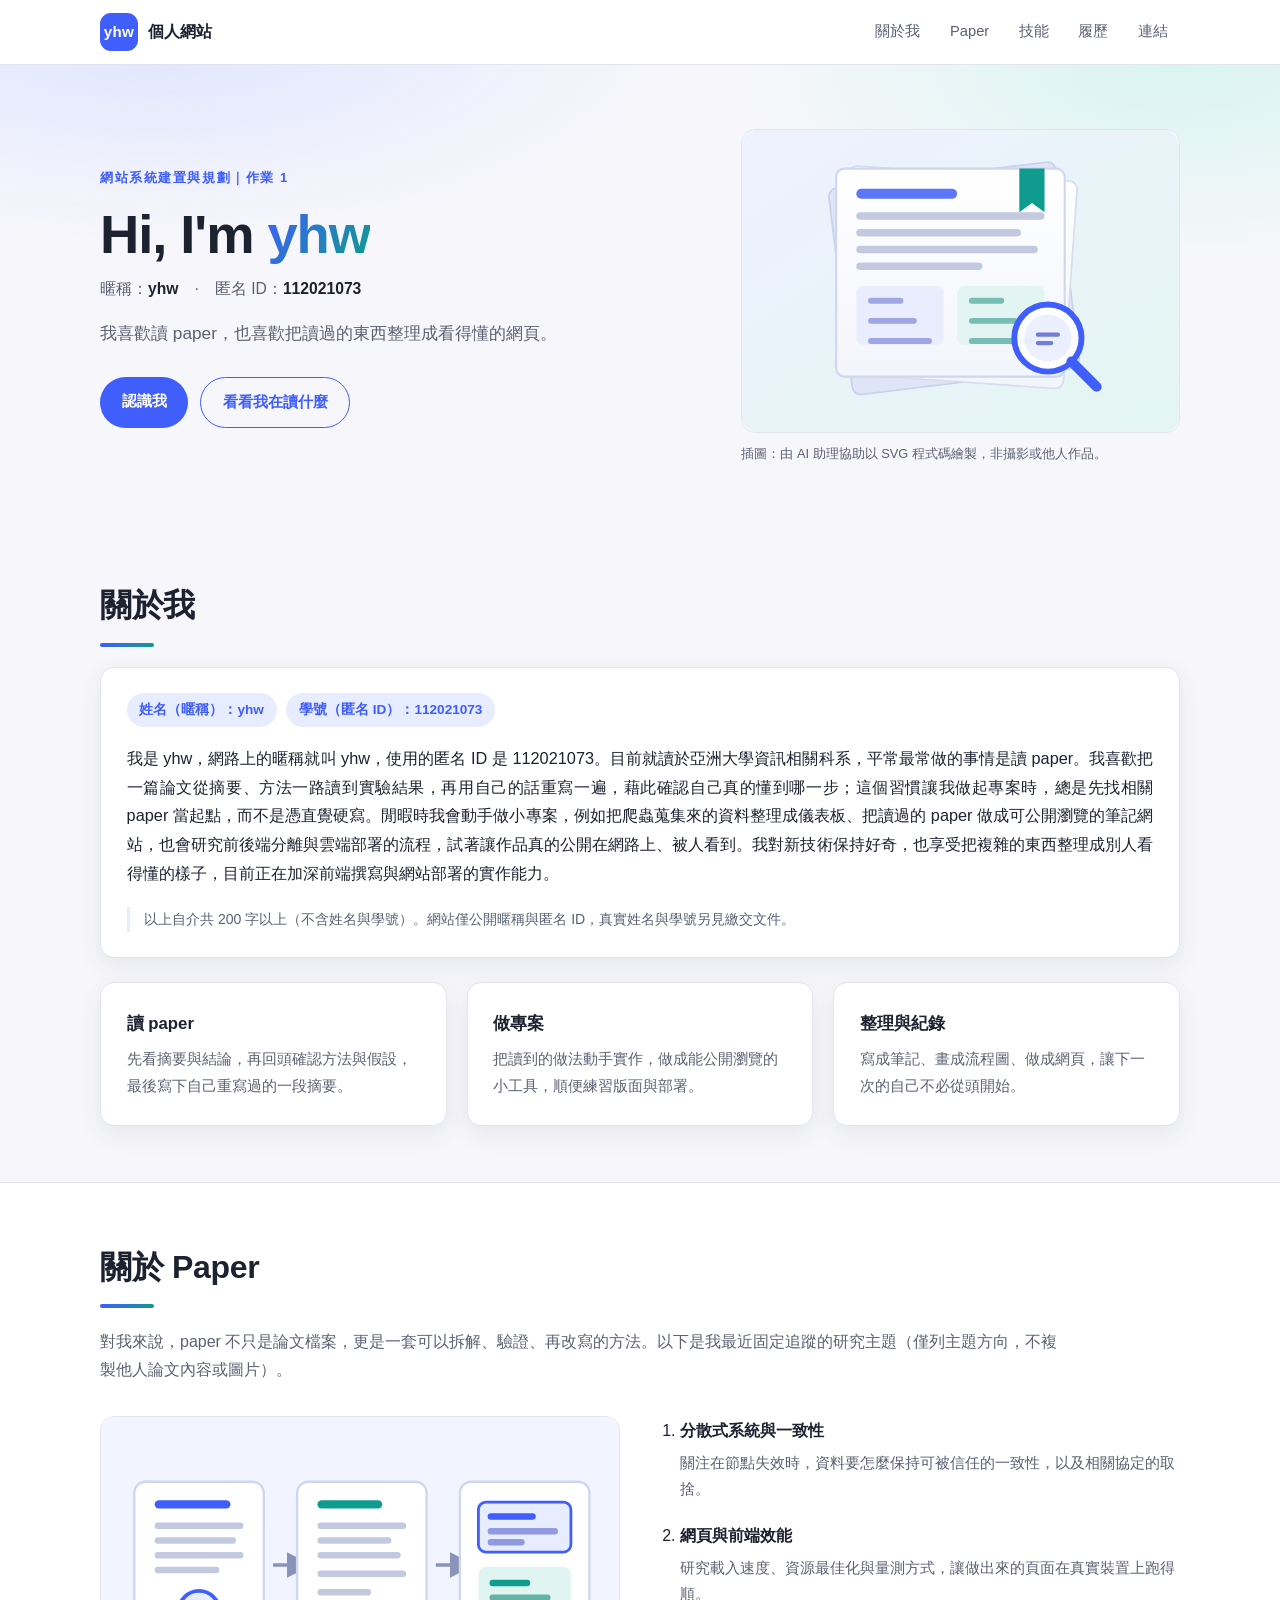
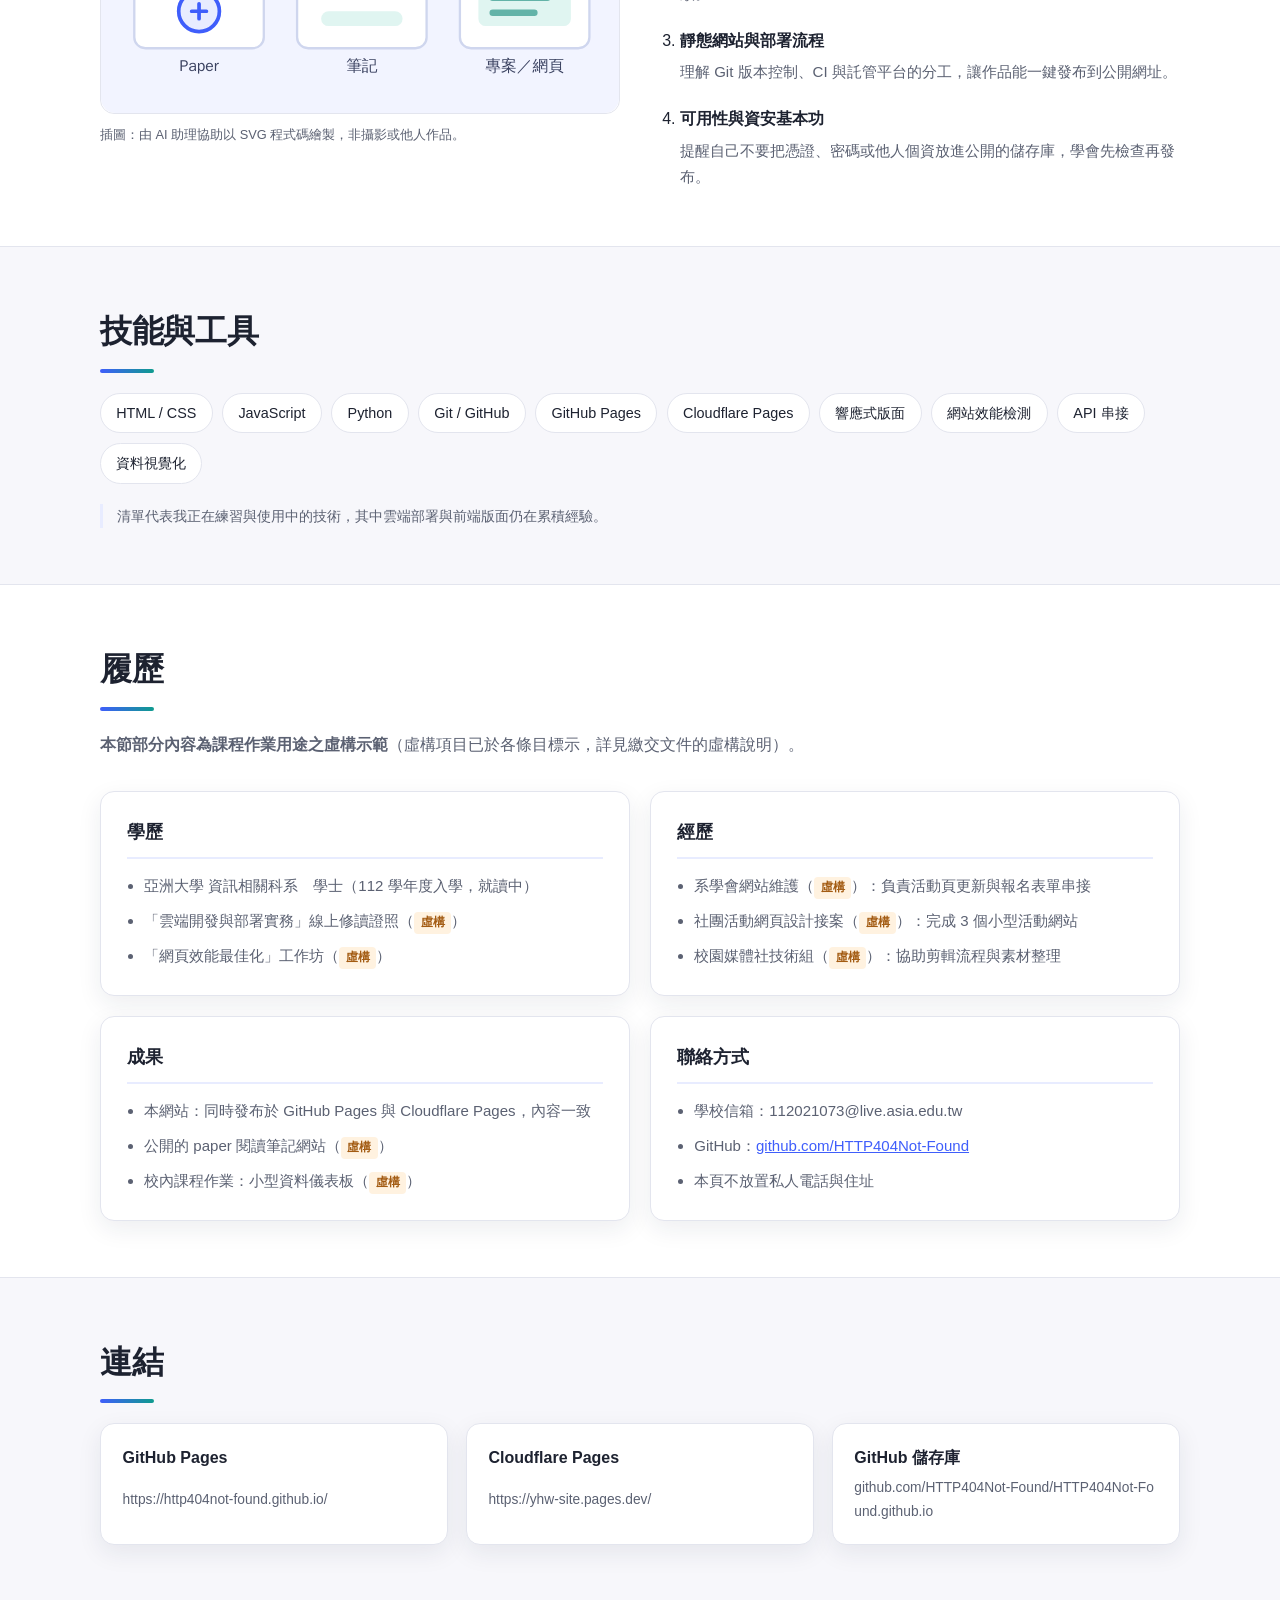
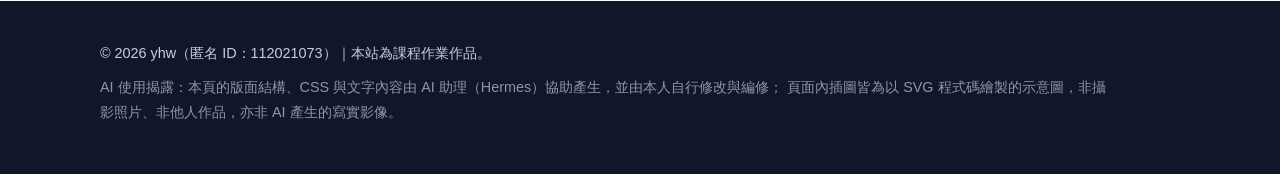
==== index.html @ 39947004 "feat: 個人網站首頁（暱稱 yhw／匿名 ID 112021073，含 paper 主題自介）" ====
<!DOCTYPE html>
<html lang="zh-Hant">
<head>
<meta charset="utf-8">
<meta name="viewport" content="width=device-width, initial-scale=1">
<title>yhw 的個人網站｜閱讀 paper 的日常</title>
<meta name="description" content="yhw（匿名 ID：112021073）的個人網站：自我介紹、paper 閱讀筆記、公開作品與履歷。">
<link rel="icon" href="./assets/favicon.svg" type="image/svg+xml">
<link rel="stylesheet" href="./css/style.css">
</head>
<body>

<header class="site-header">
  <div class="wrap header-inner">
    <a class="brand" href="#top">
      <span class="brand-mark">yhw</span>
      <span class="brand-text">個人網站</span>
    </a>
    <nav class="nav">
      <a href="#about">關於我</a>
      <a href="#paper">Paper</a>
      <a href="#skills">技能</a>
      <a href="#resume">履歷</a>
      <a href="#links">連結</a>
    </nav>
  </div>
</header>

<main id="top">

  <!-- 首頁主視覺 -->
  <section class="hero">
    <div class="wrap hero-inner">
      <div class="hero-text">
        <p class="eyebrow">網站系統建置與規劃｜作業 1</p>
        <h1>Hi, I'm <span class="nick">yhw</span></h1>
        <p class="identity">
          暱稱：<strong>yhw</strong>　·　匿名 ID：<strong>112021073</strong>
        </p>
        <p class="tagline">我喜歡讀 paper，也喜歡把讀過的東西整理成看得懂的網頁。</p>
        <p class="hero-actions">
          <a class="btn" href="#about">認識我</a>
          <a class="btn btn-ghost" href="#paper">看看我在讀什麼</a>
        </p>
      </div>
      <figure class="hero-figure">
        <img src="./assets/paper-stack.svg" alt="插圖：一疊印著條狀文字的 paper，上面放著放大鏡" width="520" height="360">
        <figcaption>插圖：由 AI 助理協助以 SVG 程式碼繪製，非攝影或他人作品。</figcaption>
      </figure>
    </div>
  </section>

  <!-- ① 姓名（暱稱）② 學號（匿名 ID）③ 100 字以上自介 -->
  <section id="about" class="section">
    <div class="wrap">
      <h2 class="section-title">關於我</h2>
      <div class="card about-card">
        <p class="badge-row">
          <span class="badge">姓名（暱稱）：yhw</span>
          <span class="badge">學號（匿名 ID）：112021073</span>
        </p>
        <p class="intro">
          我是 yhw，網路上的暱稱就叫 yhw，使用的匿名 ID 是 112021073。目前就讀於亞洲大學資訊相關科系，平常最常做的事情是讀 paper。我喜歡把一篇論文從摘要、方法一路讀到實驗結果，再用自己的話重寫一遍，藉此確認自己真的懂到哪一步；這個習慣讓我做起專案時，總是先找相關 paper 當起點，而不是憑直覺硬寫。閒暇時我會動手做小專案，例如把爬蟲蒐集來的資料整理成儀表板、把讀過的 paper 做成可公開瀏覽的筆記網站，也會研究前後端分離與雲端部署的流程，試著讓作品真的公開在網路上、被人看到。我對新技術保持好奇，也享受把複雜的東西整理成別人看得懂的樣子，目前正在加深前端撰寫與網站部署的實作能力。
        </p>
        <p class="note">
          以上自介共 200 字以上（不含姓名與學號）。網站僅公開暱稱與匿名 ID，真實姓名與學號另見繳交文件。
        </p>
      </div>

      <div class="grid-3">
        <article class="card mini">
          <h3>讀 paper</h3>
          <p>先看摘要與結論，再回頭確認方法與假設，最後寫下自己重寫過的一段摘要。</p>
        </article>
        <article class="card mini">
          <h3>做專案</h3>
          <p>把讀到的做法動手實作，做成能公開瀏覽的小工具，順便練習版面與部署。</p>
        </article>
        <article class="card mini">
          <h3>整理與紀錄</h3>
          <p>寫成筆記、畫成流程圖、做成網頁，讓下一次的自己不必從頭開始。</p>
        </article>
      </div>
    </div>
  </section>

  <!-- Paper 主題 -->
  <section id="paper" class="section section-alt">
    <div class="wrap">
      <h2 class="section-title">關於 Paper</h2>
      <p class="lead">
        對我來說，paper 不只是論文檔案，更是一套可以拆解、驗證、再改寫的方法。以下是我最近固定追蹤的研究主題（僅列主題方向，不複製他人論文內容或圖片）。
      </p>

      <div class="paper-layout">
        <figure class="figure">
          <img src="./assets/paper-flow.svg" alt="插圖：paper 到筆記到專案的三段流程圖" width="560" height="320">
          <figcaption>插圖：由 AI 助理協助以 SVG 程式碼繪製，非攝影或他人作品。</figcaption>
        </figure>

        <ol class="paper-list">
          <li>
            <h3>分散式系統與一致性</h3>
            <p>關注在節點失效時，資料要怎麼保持可被信任的一致性，以及相關協定的取捨。</p>
          </li>
          <li>
            <h3>網頁與前端效能</h3>
            <p>研究載入速度、資源最佳化與量測方式，讓做出來的頁面在真實裝置上跑得順。</p>
          </li>
          <li>
            <h3>靜態網站與部署流程</h3>
            <p>理解 Git 版本控制、CI 與託管平台的分工，讓作品能一鍵發布到公開網址。</p>
          </li>
          <li>
            <h3>可用性與資安基本功</h3>
            <p>提醒自己不要把憑證、密碼或他人個資放進公開的儲存庫，學會先檢查再發布。</p>
          </li>
        </ol>
      </div>
    </div>
  </section>

  <!-- 技能 -->
  <section id="skills" class="section">
    <div class="wrap">
      <h2 class="section-title">技能與工具</h2>
      <ul class="tags">
        <li>HTML / CSS</li>
        <li>JavaScript</li>
        <li>Python</li>
        <li>Git / GitHub</li>
        <li>GitHub Pages</li>
        <li>Cloudflare Pages</li>
        <li>響應式版面</li>
        <li>網站效能檢測</li>
        <li>API 串接</li>
        <li>資料視覺化</li>
      </ul>
      <p class="note">
        清單代表我正在練習與使用中的技術，其中雲端部署與前端版面仍在累積經驗。
      </p>
    </div>
  </section>

  <!-- 加分：完整履歷（學歷／經歷／成果／聯絡方式） -->
  <section id="resume" class="section section-alt">
    <div class="wrap">
      <h2 class="section-title">履歷</h2>
      <p class="lead">
        <strong>本節部分內容為課程作業用途之虛構示範</strong>（虛構項目已於各條目標示，詳見繳交文件的虛構說明）。
      </p>

      <div class="resume-grid">
        <article class="card">
          <h3>學歷</h3>
          <ul>
            <li>亞洲大學 資訊相關科系　學士（112 學年度入學，就讀中）</li>
            <li>「雲端開發與部署實務」線上修讀證照（<span class="fictional">虛構</span>）</li>
            <li>「網頁效能最佳化」工作坊（<span class="fictional">虛構</span>）</li>
          </ul>
        </article>

        <article class="card">
          <h3>經歷</h3>
          <ul>
            <li>系學會網站維護（<span class="fictional">虛構</span>）：負責活動頁更新與報名表單串接</li>
            <li>社團活動網頁設計接案（<span class="fictional">虛構</span>）：完成 3 個小型活動網站</li>
            <li>校園媒體社技術組（<span class="fictional">虛構</span>）：協助剪輯流程與素材整理</li>
          </ul>
        </article>

        <article class="card">
          <h3>成果</h3>
          <ul>
            <li>本網站：同時發布於 GitHub Pages 與 Cloudflare Pages，內容一致</li>
            <li>公開的 paper 閱讀筆記網站（<span class="fictional">虛構</span>）</li>
            <li>校內課程作業：小型資料儀表板（<span class="fictional">虛構</span>）</li>
          </ul>
        </article>

        <article class="card">
          <h3>聯絡方式</h3>
          <ul>
            <li>學校信箱：112021073@live.asia.edu.tw</li>
            <li>GitHub：<a href="https://github.com/HTTP404Not-Found" target="_blank" rel="noopener">github.com/HTTP404Not-Found</a></li>
            <li>本頁不放置私人電話與住址</li>
          </ul>
        </article>
      </div>
    </div>
  </section>

  <!-- 兩個平台的公開網址 -->
  <section id="links" class="section">
    <div class="wrap">
      <h2 class="section-title">連結</h2>
      <div class="link-grid">
        <a class="link-card" href="https://http404not-found.github.io/" target="_blank" rel="noopener">
          <span class="link-label">GitHub Pages</span>
          <span class="link-url">https://http404not-found.github.io/</span>
        </a>
        <a class="link-card" href="https://yhw-site.pages.dev/" target="_blank" rel="noopener">
          <span class="link-label">Cloudflare Pages</span>
          <span class="link-url">https://yhw-site.pages.dev/</span>
        </a>
        <a class="link-card" href="https://github.com/HTTP404Not-Found/HTTP404Not-Found.github.io" target="_blank" rel="noopener">
          <span class="link-label">GitHub 儲存庫</span>
          <span class="link-url">github.com/HTTP404Not-Found/HTTP404Not-Found.github.io</span>
        </a>
      </div>
    </div>
  </section>

</main>

<footer class="site-footer">
  <div class="wrap">
    <p>© 2026 yhw（匿名 ID：112021073）｜本站為課程作業作品。</p>
    <p class="footer-note">
      AI 使用揭露：本頁的版面結構、CSS 與文字內容由 AI 助理（Hermes）協助產生，並由本人自行修改與編修；
      頁面內插圖皆為以 SVG 程式碼繪製的示意圖，非攝影照片、非他人作品，亦非 AI 產生的寫實影像。
    </p>
  </div>
</footer>

</body>
</html>
---- css/style.css ----
:root {
  --bg: #f7f7fb;
  --surface: #ffffff;
  --text: #1d2230;
  --muted: #5b6172;
  --border: #e3e5ee;
  --accent: #3f5efb;
  --accent-soft: #e8ecff;
  --accent-2: #0f9b8e;
  --shadow: 0 8px 24px rgba(24, 32, 64, 0.08);
  --radius: 14px;
}

* { box-sizing: border-box; }

html { scroll-behavior: smooth; }

body {
  margin: 0;
  background: var(--bg);
  color: var(--text);
  font-family: "PingFang TC", "Noto Sans TC", "Microsoft JhengHei", "Heiti TC",
    -apple-system, BlinkMacSystemFont, "Segoe UI", Roboto, sans-serif;
  line-height: 1.75;
  -webkit-font-smoothing: antialiased;
}

.wrap {
  width: min(1080px, 100% - 3rem);
  margin-inline: auto;
}

/* ---------- 導覽列 ---------- */
.site-header {
  position: sticky;
  top: 0;
  z-index: 20;
  background: rgba(255, 255, 255, 0.9);
  backdrop-filter: blur(10px);
  border-bottom: 1px solid var(--border);
}

.header-inner {
  display: flex;
  align-items: center;
  justify-content: space-between;
  gap: 1rem;
  min-height: 64px;
  flex-wrap: wrap;
}

.brand {
  display: inline-flex;
  align-items: center;
  gap: 0.6rem;
  text-decoration: none;
  color: var(--text);
  font-weight: 700;
}

.brand-mark {
  display: inline-grid;
  place-items: center;
  width: 38px;
  height: 38px;
  border-radius: 11px;
  background: var(--accent);
  color: #fff;
  font-size: 0.95rem;
  letter-spacing: 0.02em;
}

.brand-text { font-size: 1rem; }

.nav {
  display: flex;
  gap: 0.35rem;
  flex-wrap: wrap;
}

.nav a {
  padding: 0.45rem 0.75rem;
  border-radius: 999px;
  color: var(--muted);
  text-decoration: none;
  font-size: 0.92rem;
  transition: background 0.18s, color 0.18s;
}

.nav a:hover {
  background: var(--accent-soft);
  color: var(--accent);
}

/* ---------- 主視覺 ---------- */
.hero {
  padding: 4rem 0 3.5rem;
  background:
    radial-gradient(900px 380px at 12% -10%, #dfe4ff 0%, transparent 60%),
    radial-gradient(700px 320px at 92% 0%, #d9f4f0 0%, transparent 62%);
}

.hero-inner {
  display: grid;
  grid-template-columns: 1.15fr 0.85fr;
  gap: 3rem;
  align-items: center;
}

.eyebrow {
  margin: 0 0 0.75rem;
  font-size: 0.82rem;
  letter-spacing: 0.12em;
  text-transform: uppercase;
  color: var(--accent);
  font-weight: 700;
}

.hero h1 {
  margin: 0 0 0.5rem;
  font-size: clamp(2.2rem, 5vw, 3.4rem);
  line-height: 1.2;
  letter-spacing: -0.02em;
}

.nick {
  background: linear-gradient(120deg, var(--accent), var(--accent-2));
  -webkit-background-clip: text;
  background-clip: text;
  color: transparent;
}

.identity {
  margin: 0 0 1rem;
  color: var(--muted);
  font-size: 0.98rem;
}

.identity strong { color: var(--text); }

.tagline {
  margin: 0 0 1.75rem;
  font-size: 1.08rem;
  color: var(--muted);
  max-width: 34em;
}

.hero-actions {
  display: flex;
  gap: 0.75rem;
  flex-wrap: wrap;
  margin: 0;
}

.btn {
  display: inline-block;
  padding: 0.7rem 1.35rem;
  border-radius: 999px;
  background: var(--accent);
  color: #fff;
  font-weight: 600;
  text-decoration: none;
  font-size: 0.95rem;
  transition: transform 0.15s, box-shadow 0.15s;
}

.btn:hover { transform: translateY(-2px); box-shadow: 0 10px 22px rgba(63, 94, 251, 0.28); }

.btn-ghost {
  background: transparent;
  color: var(--accent);
  border: 1.5px solid var(--accent);
}

.btn-ghost:hover { background: var(--accent-soft); box-shadow: none; }

.hero-figure { margin: 0; }

.hero-figure img,
.figure img {
  width: 100%;
  height: auto;
  display: block;
  border-radius: var(--radius);
  border: 1px solid var(--border);
  background: var(--surface);
}

figcaption {
  margin-top: 0.6rem;
  font-size: 0.8rem;
  color: var(--muted);
}

/* ---------- 區段 ---------- */
.section { padding: 3.5rem 0; }
.section-alt { background: var(--surface); border-block: 1px solid var(--border); }

.section-title {
  margin: 0 0 1.25rem;
  font-size: clamp(1.5rem, 3vw, 2rem);
  letter-spacing: -0.01em;
}

.section-title::after {
  content: "";
  display: block;
  width: 54px;
  height: 4px;
  margin-top: 0.6rem;
  border-radius: 999px;
  background: linear-gradient(90deg, var(--accent), var(--accent-2));
}

.lead {
  max-width: 60em;
  color: var(--muted);
  margin: 0 0 2rem;
}

.card {
  background: var(--surface);
  border: 1px solid var(--border);
  border-radius: var(--radius);
  padding: 1.6rem;
  box-shadow: var(--shadow);
}

.about-card { margin-bottom: 1.5rem; }

.badge-row {
  display: flex;
  gap: 0.6rem;
  flex-wrap: wrap;
  margin: 0 0 1.1rem;
}

.badge {
  display: inline-block;
  padding: 0.3rem 0.8rem;
  border-radius: 999px;
  background: var(--accent-soft);
  color: var(--accent);
  font-size: 0.85rem;
  font-weight: 600;
}

.intro {
  margin: 0;
  font-size: 1.02rem;
  text-align: justify;
}

.note {
  margin: 1.25rem 0 0;
  padding-left: 0.9rem;
  border-left: 3px solid var(--accent-soft);
  font-size: 0.88rem;
  color: var(--muted);
}

.grid-3 {
  display: grid;
  grid-template-columns: repeat(3, 1fr);
  gap: 1.25rem;
}

.mini h3 { margin: 0 0 0.5rem; font-size: 1.05rem; }
.mini p { margin: 0; color: var(--muted); font-size: 0.94rem; }

/* ---------- Paper ---------- */
.paper-layout {
  display: grid;
  grid-template-columns: 1fr 1fr;
  gap: 2.5rem;
  align-items: start;
}

.figure { margin: 0; }

.paper-list {
  margin: 0;
  padding-left: 1.25rem;
  display: grid;
  gap: 1.15rem;
}

.paper-list h3 {
  margin: 0 0 0.3rem;
  font-size: 1.03rem;
}

.paper-list p {
  margin: 0;
  color: var(--muted);
  font-size: 0.94rem;
}

/* ---------- 技能 ---------- */
.tags {
  list-style: none;
  margin: 0 0 1rem;
  padding: 0;
  display: flex;
  flex-wrap: wrap;
  gap: 0.6rem;
}

.tags li {
  padding: 0.42rem 0.95rem;
  border-radius: 999px;
  background: var(--surface);
  border: 1px solid var(--border);
  font-size: 0.9rem;
  font-weight: 500;
}

/* ---------- 履歷 ---------- */
.resume-grid {
  display: grid;
  grid-template-columns: repeat(2, 1fr);
  gap: 1.25rem;
}

.resume-grid h3 {
  margin: 0 0 0.85rem;
  font-size: 1.1rem;
  padding-bottom: 0.55rem;
  border-bottom: 2px solid var(--accent-soft);
}

.resume-grid ul {
  margin: 0;
  padding-left: 1.1rem;
  display: grid;
  gap: 0.55rem;
  font-size: 0.94rem;
  color: var(--muted);
}

.resume-grid a { color: var(--accent); }

.fictional {
  display: inline-block;
  padding: 0 0.4rem;
  border-radius: 4px;
  background: #fff2e0;
  color: #a35b12;
  font-size: 0.78rem;
  font-weight: 600;
}

/* ---------- 連結 ---------- */
.link-grid {
  display: grid;
  grid-template-columns: repeat(auto-fit, minmax(260px, 1fr));
  gap: 1.1rem;
}

.link-card {
  display: grid;
  gap: 0.3rem;
  padding: 1.2rem 1.35rem;
  background: var(--surface);
  border: 1px solid var(--border);
  border-radius: var(--radius);
  text-decoration: none;
  box-shadow: var(--shadow);
  transition: transform 0.15s, border-color 0.15s;
}

.link-card:hover { transform: translateY(-3px); border-color: var(--accent); }

.link-label { font-weight: 700; color: var(--text); }
.link-url { font-size: 0.86rem; color: var(--muted); word-break: break-all; }

/* ---------- 頁尾 ---------- */
.site-footer {
  padding: 2.5rem 0;
  background: #12162a;
  color: #c8ccdd;
}

.site-footer p { margin: 0 0 0.6rem; font-size: 0.9rem; }

.footer-note {
  max-width: 70em;
  color: #8f95ad;
  font-size: 0.82rem;
  line-height: 1.7;
}

/* ---------- 響應式 ---------- */
@media (max-width: 900px) {
  .hero-inner,
  .paper-layout,
  .resume-grid,
  .grid-3 { grid-template-columns: 1fr; }
  .hero { padding-top: 2.75rem; }
  .hero-figure { order: -1; max-width: 460px; }
}

@media (max-width: 560px) {
  .wrap { width: min(1080px, 100% - 2rem); }
  .brand-text { display: none; }
}
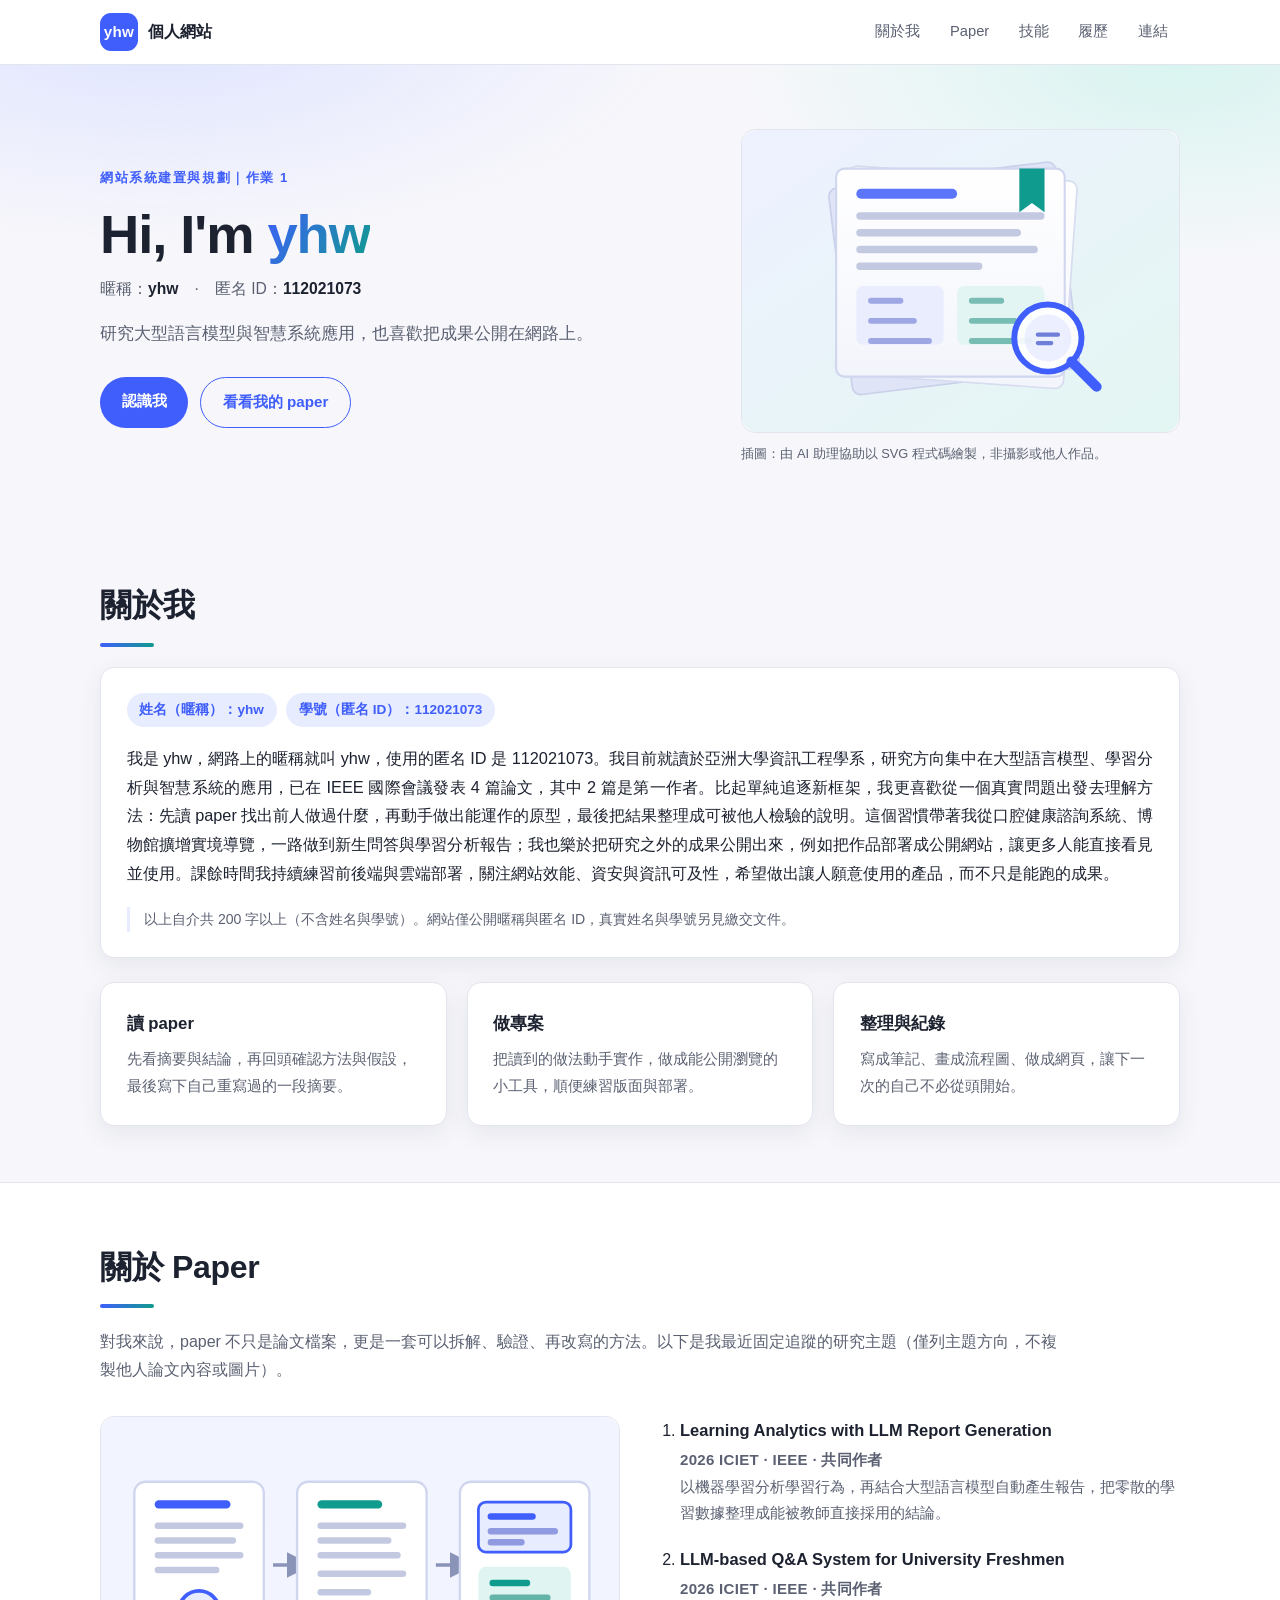
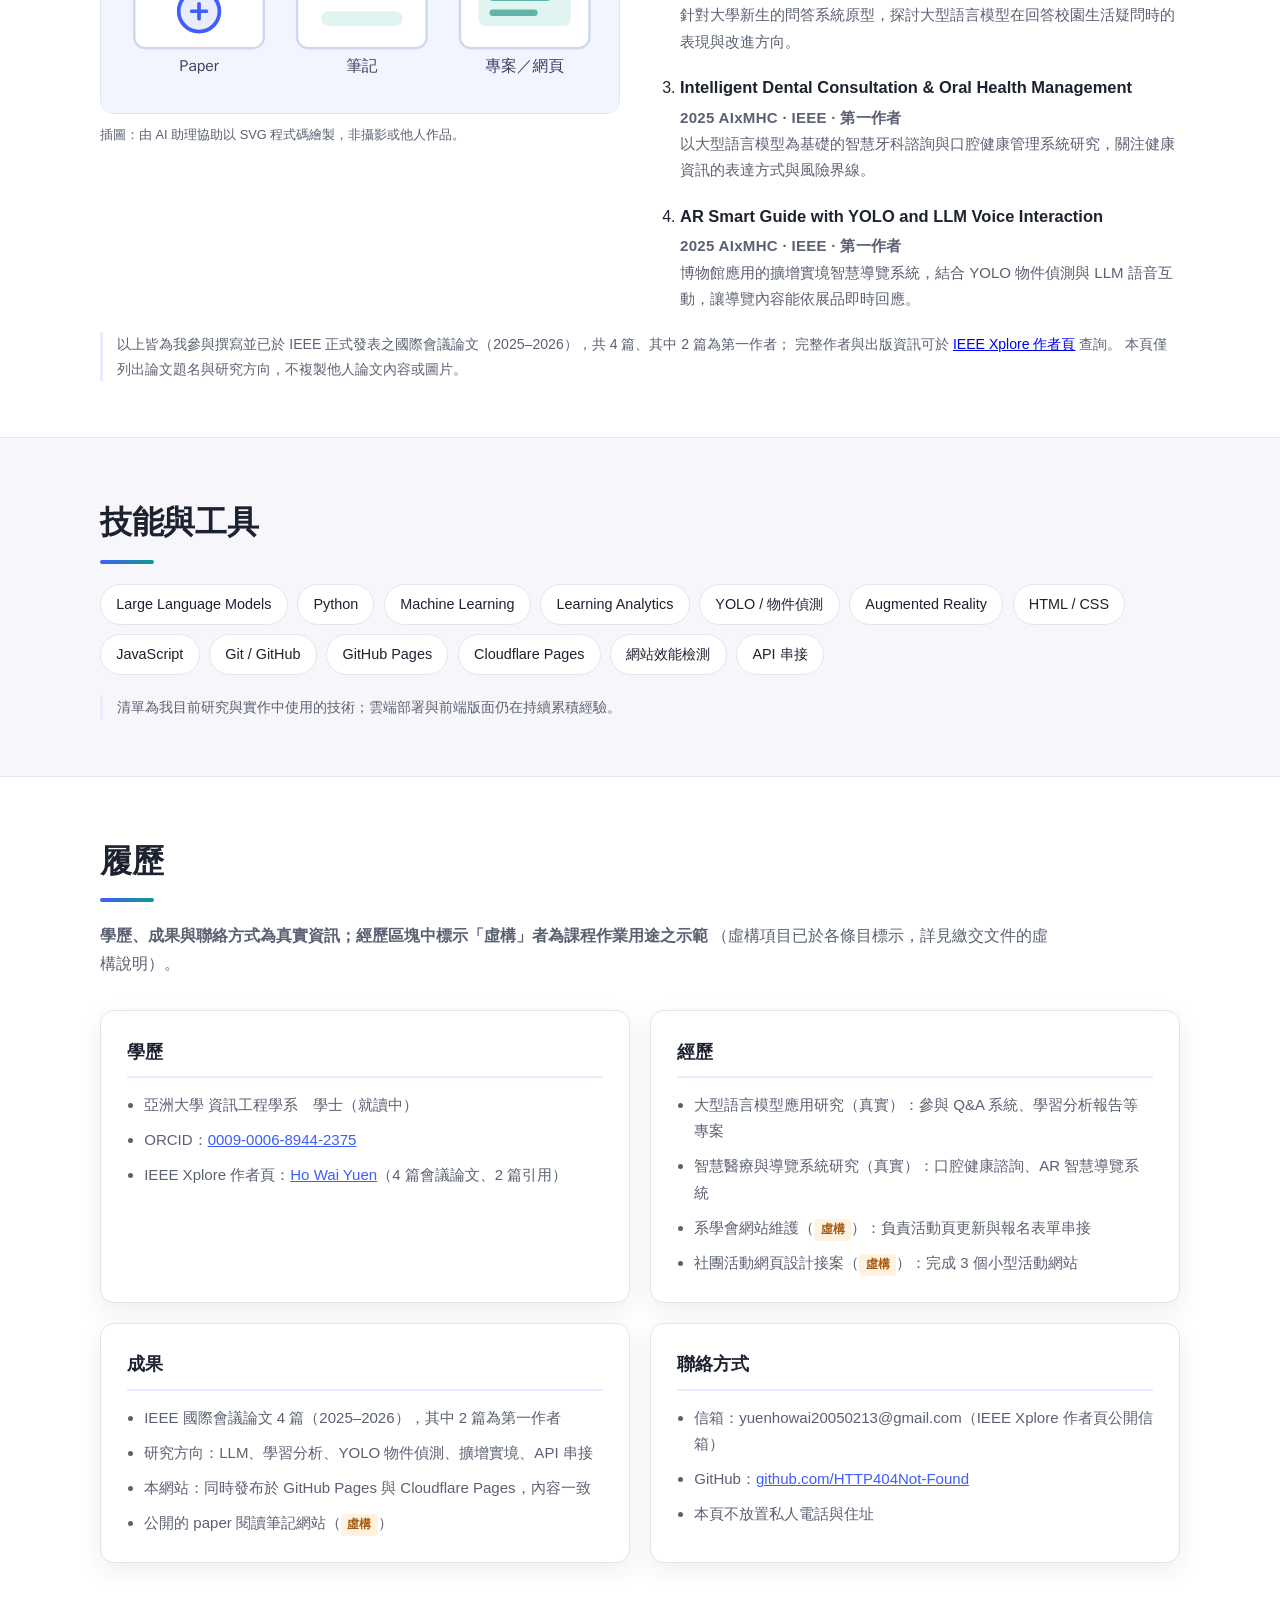
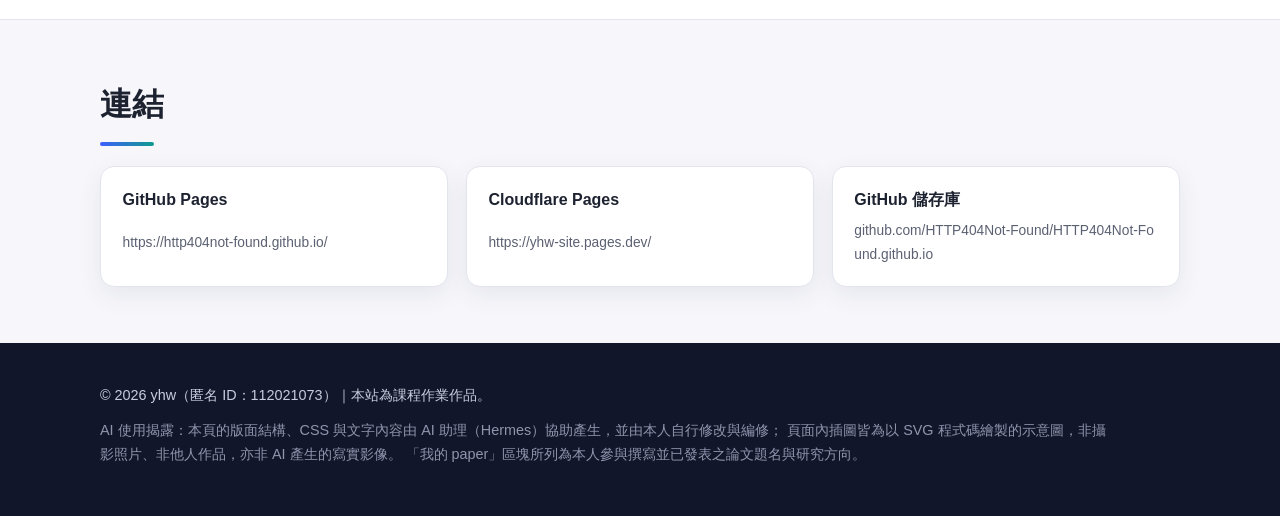
==== commit 42c4cab9: "feat: 改以本人 IEEE 論文更新自介與 paper 區塊" ====
--- a/index.html
+++ b/index.html
@@ -37,10 +37,10 @@
         <p class="identity">
           暱稱：<strong>yhw</strong>　·　匿名 ID：<strong>112021073</strong>
         </p>
-        <p class="tagline">我喜歡讀 paper，也喜歡把讀過的東西整理成看得懂的網頁。</p>
+        <p class="tagline">研究大型語言模型與智慧系統應用，也喜歡把成果公開在網路上。</p>
         <p class="hero-actions">
           <a class="btn" href="#about">認識我</a>
-          <a class="btn btn-ghost" href="#paper">看看我在讀什麼</a>
+          <a class="btn btn-ghost" href="#paper">看看我的 paper</a>
         </p>
       </div>
       <figure class="hero-figure">
@@ -60,7 +60,7 @@
           <span class="badge">學號（匿名 ID）：112021073</span>
         </p>
         <p class="intro">
-          我是 yhw，網路上的暱稱就叫 yhw，使用的匿名 ID 是 112021073。目前就讀於亞洲大學資訊相關科系，平常最常做的事情是讀 paper。我喜歡把一篇論文從摘要、方法一路讀到實驗結果，再用自己的話重寫一遍，藉此確認自己真的懂到哪一步；這個習慣讓我做起專案時，總是先找相關 paper 當起點，而不是憑直覺硬寫。閒暇時我會動手做小專案，例如把爬蟲蒐集來的資料整理成儀表板、把讀過的 paper 做成可公開瀏覽的筆記網站，也會研究前後端分離與雲端部署的流程，試著讓作品真的公開在網路上、被人看到。我對新技術保持好奇，也享受把複雜的東西整理成別人看得懂的樣子，目前正在加深前端撰寫與網站部署的實作能力。
+          我是 yhw，網路上的暱稱就叫 yhw，使用的匿名 ID 是 112021073。我目前就讀於亞洲大學資訊工程學系，研究方向集中在大型語言模型、學習分析與智慧系統的應用，已在 IEEE 國際會議發表 4 篇論文，其中 2 篇是第一作者。比起單純追逐新框架，我更喜歡從一個真實問題出發去理解方法：先讀 paper 找出前人做過什麼，再動手做出能運作的原型，最後把結果整理成可被他人檢驗的說明。這個習慣帶著我從口腔健康諮詢系統、博物館擴增實境導覽，一路做到新生問答與學習分析報告；我也樂於把研究之外的成果公開出來，例如把作品部署成公開網站，讓更多人能直接看見並使用。課餘時間我持續練習前後端與雲端部署，關注網站效能、資安與資訊可及性，希望做出讓人願意使用的產品，而不只是能跑的成果。
         </p>
         <p class="note">
           以上自介共 200 字以上（不含姓名與學號）。網站僅公開暱稱與匿名 ID，真實姓名與學號另見繳交文件。
@@ -100,23 +100,33 @@
 
         <ol class="paper-list">
           <li>
-            <h3>分散式系統與一致性</h3>
-            <p>關注在節點失效時，資料要怎麼保持可被信任的一致性，以及相關協定的取捨。</p>
-          </li>
-          <li>
-            <h3>網頁與前端效能</h3>
-            <p>研究載入速度、資源最佳化與量測方式，讓做出來的頁面在真實裝置上跑得順。</p>
-          </li>
-          <li>
-            <h3>靜態網站與部署流程</h3>
-            <p>理解 Git 版本控制、CI 與託管平台的分工，讓作品能一鍵發布到公開網址。</p>
-          </li>
-          <li>
-            <h3>可用性與資安基本功</h3>
-            <p>提醒自己不要把憑證、密碼或他人個資放進公開的儲存庫，學會先檢查再發布。</p>
+            <h3>Learning Analytics with LLM Report Generation</h3>
+            <p class="paper-meta">2026 ICIET · IEEE · 共同作者</p>
+            <p>以機器學習分析學習行為，再結合大型語言模型自動產生報告，把零散的學習數據整理成能被教師直接採用的結論。</p>
+          </li>
+          <li>
+            <h3>LLM-based Q&amp;A System for University Freshmen</h3>
+            <p class="paper-meta">2026 ICIET · IEEE · 共同作者</p>
+            <p>針對大學新生的問答系統原型，探討大型語言模型在回答校園生活疑問時的表現與改進方向。</p>
+          </li>
+          <li>
+            <h3>Intelligent Dental Consultation &amp; Oral Health Management</h3>
+            <p class="paper-meta">2025 AIxMHC · IEEE · 第一作者</p>
+            <p>以大型語言模型為基礎的智慧牙科諮詢與口腔健康管理系統研究，關注健康資訊的表達方式與風險界線。</p>
+          </li>
+          <li>
+            <h3>AR Smart Guide with YOLO and LLM Voice Interaction</h3>
+            <p class="paper-meta">2025 AIxMHC · IEEE · 第一作者</p>
+            <p>博物館應用的擴增實境智慧導覽系統，結合 YOLO 物件偵測與 LLM 語音互動，讓導覽內容能依展品即時回應。</p>
           </li>
         </ol>
       </div>
+
+      <p class="note">
+        以上皆為我參與撰寫並已於 IEEE 正式發表之國際會議論文（2025–2026），共 4 篇、其中 2 篇為第一作者；
+        完整作者與出版資訊可於 <a href="https://ieeexplore.ieee.org/author/308052091028854" target="_blank" rel="noopener">IEEE Xplore 作者頁</a> 查詢。
+        本頁僅列出論文題名與研究方向，不複製他人論文內容或圖片。
+      </p>
     </div>
   </section>
 
@@ -125,19 +135,22 @@
     <div class="wrap">
       <h2 class="section-title">技能與工具</h2>
       <ul class="tags">
+        <li>Large Language Models</li>
+        <li>Python</li>
+        <li>Machine Learning</li>
+        <li>Learning Analytics</li>
+        <li>YOLO / 物件偵測</li>
+        <li>Augmented Reality</li>
         <li>HTML / CSS</li>
         <li>JavaScript</li>
-        <li>Python</li>
         <li>Git / GitHub</li>
         <li>GitHub Pages</li>
         <li>Cloudflare Pages</li>
-        <li>響應式版面</li>
         <li>網站效能檢測</li>
         <li>API 串接</li>
-        <li>資料視覺化</li>
       </ul>
       <p class="note">
-        清單代表我正在練習與使用中的技術，其中雲端部署與前端版面仍在累積經驗。
+        清單為我目前研究與實作中使用的技術；雲端部署與前端版面仍在持續累積經驗。
       </p>
     </div>
   </section>
@@ -147,41 +160,44 @@
     <div class="wrap">
       <h2 class="section-title">履歷</h2>
       <p class="lead">
-        <strong>本節部分內容為課程作業用途之虛構示範</strong>（虛構項目已於各條目標示，詳見繳交文件的虛構說明）。
+        <strong>學歷、成果與聯絡方式為真實資訊；經歷區塊中標示「虛構」者為課程作業用途之示範</strong>
+        （虛構項目已於各條目標示，詳見繳交文件的虛構說明）。
       </p>
 
       <div class="resume-grid">
         <article class="card">
           <h3>學歷</h3>
           <ul>
-            <li>亞洲大學 資訊相關科系　學士（112 學年度入學，就讀中）</li>
-            <li>「雲端開發與部署實務」線上修讀證照（<span class="fictional">虛構</span>）</li>
-            <li>「網頁效能最佳化」工作坊（<span class="fictional">虛構</span>）</li>
+            <li>亞洲大學 資訊工程學系　學士（就讀中）</li>
+            <li>ORCID：<a href="https://orcid.org/0009-0006-8944-2375" target="_blank" rel="noopener">0009-0006-8944-2375</a></li>
+            <li>IEEE Xplore 作者頁：<a href="https://ieeexplore.ieee.org/author/308052091028854" target="_blank" rel="noopener">Ho Wai Yuen</a>（4 篇會議論文、2 篇引用）</li>
           </ul>
         </article>
 
         <article class="card">
           <h3>經歷</h3>
           <ul>
+            <li>大型語言模型應用研究（真實）：參與 Q&amp;A 系統、學習分析報告等專案</li>
+            <li>智慧醫療與導覽系統研究（真實）：口腔健康諮詢、AR 智慧導覽系統</li>
             <li>系學會網站維護（<span class="fictional">虛構</span>）：負責活動頁更新與報名表單串接</li>
             <li>社團活動網頁設計接案（<span class="fictional">虛構</span>）：完成 3 個小型活動網站</li>
-            <li>校園媒體社技術組（<span class="fictional">虛構</span>）：協助剪輯流程與素材整理</li>
           </ul>
         </article>
 
         <article class="card">
           <h3>成果</h3>
           <ul>
+            <li>IEEE 國際會議論文 4 篇（2025–2026），其中 2 篇為第一作者</li>
+            <li>研究方向：LLM、學習分析、YOLO 物件偵測、擴增實境、API 串接</li>
             <li>本網站：同時發布於 GitHub Pages 與 Cloudflare Pages，內容一致</li>
             <li>公開的 paper 閱讀筆記網站（<span class="fictional">虛構</span>）</li>
-            <li>校內課程作業：小型資料儀表板（<span class="fictional">虛構</span>）</li>
           </ul>
         </article>
 
         <article class="card">
           <h3>聯絡方式</h3>
           <ul>
-            <li>學校信箱：112021073@live.asia.edu.tw</li>
+            <li>信箱：yuenhowai20050213@gmail.com（IEEE Xplore 作者頁公開信箱）</li>
             <li>GitHub：<a href="https://github.com/HTTP404Not-Found" target="_blank" rel="noopener">github.com/HTTP404Not-Found</a></li>
             <li>本頁不放置私人電話與住址</li>
           </ul>
@@ -219,6 +235,7 @@
     <p class="footer-note">
       AI 使用揭露：本頁的版面結構、CSS 與文字內容由 AI 助理（Hermes）協助產生，並由本人自行修改與編修；
       頁面內插圖皆為以 SVG 程式碼繪製的示意圖，非攝影照片、非他人作品，亦非 AI 產生的寫實影像。
+      「我的 paper」區塊所列為本人參與撰寫並已發表之論文題名與研究方向。
     </p>
   </div>
 </footer>
--- a/css/style.css
+++ b/css/style.css
@@ -286,8 +286,16 @@
 }
 
 .paper-list h3 {
-  margin: 0 0 0.3rem;
+  margin: 0 0 0.15rem;
   font-size: 1.03rem;
+}
+
+.paper-meta {
+  margin: 0 0 0.35rem;
+  font-size: 0.8rem;
+  color: var(--accent);
+  font-weight: 600;
+  letter-spacing: 0.02em;
 }
 
 .paper-list p {
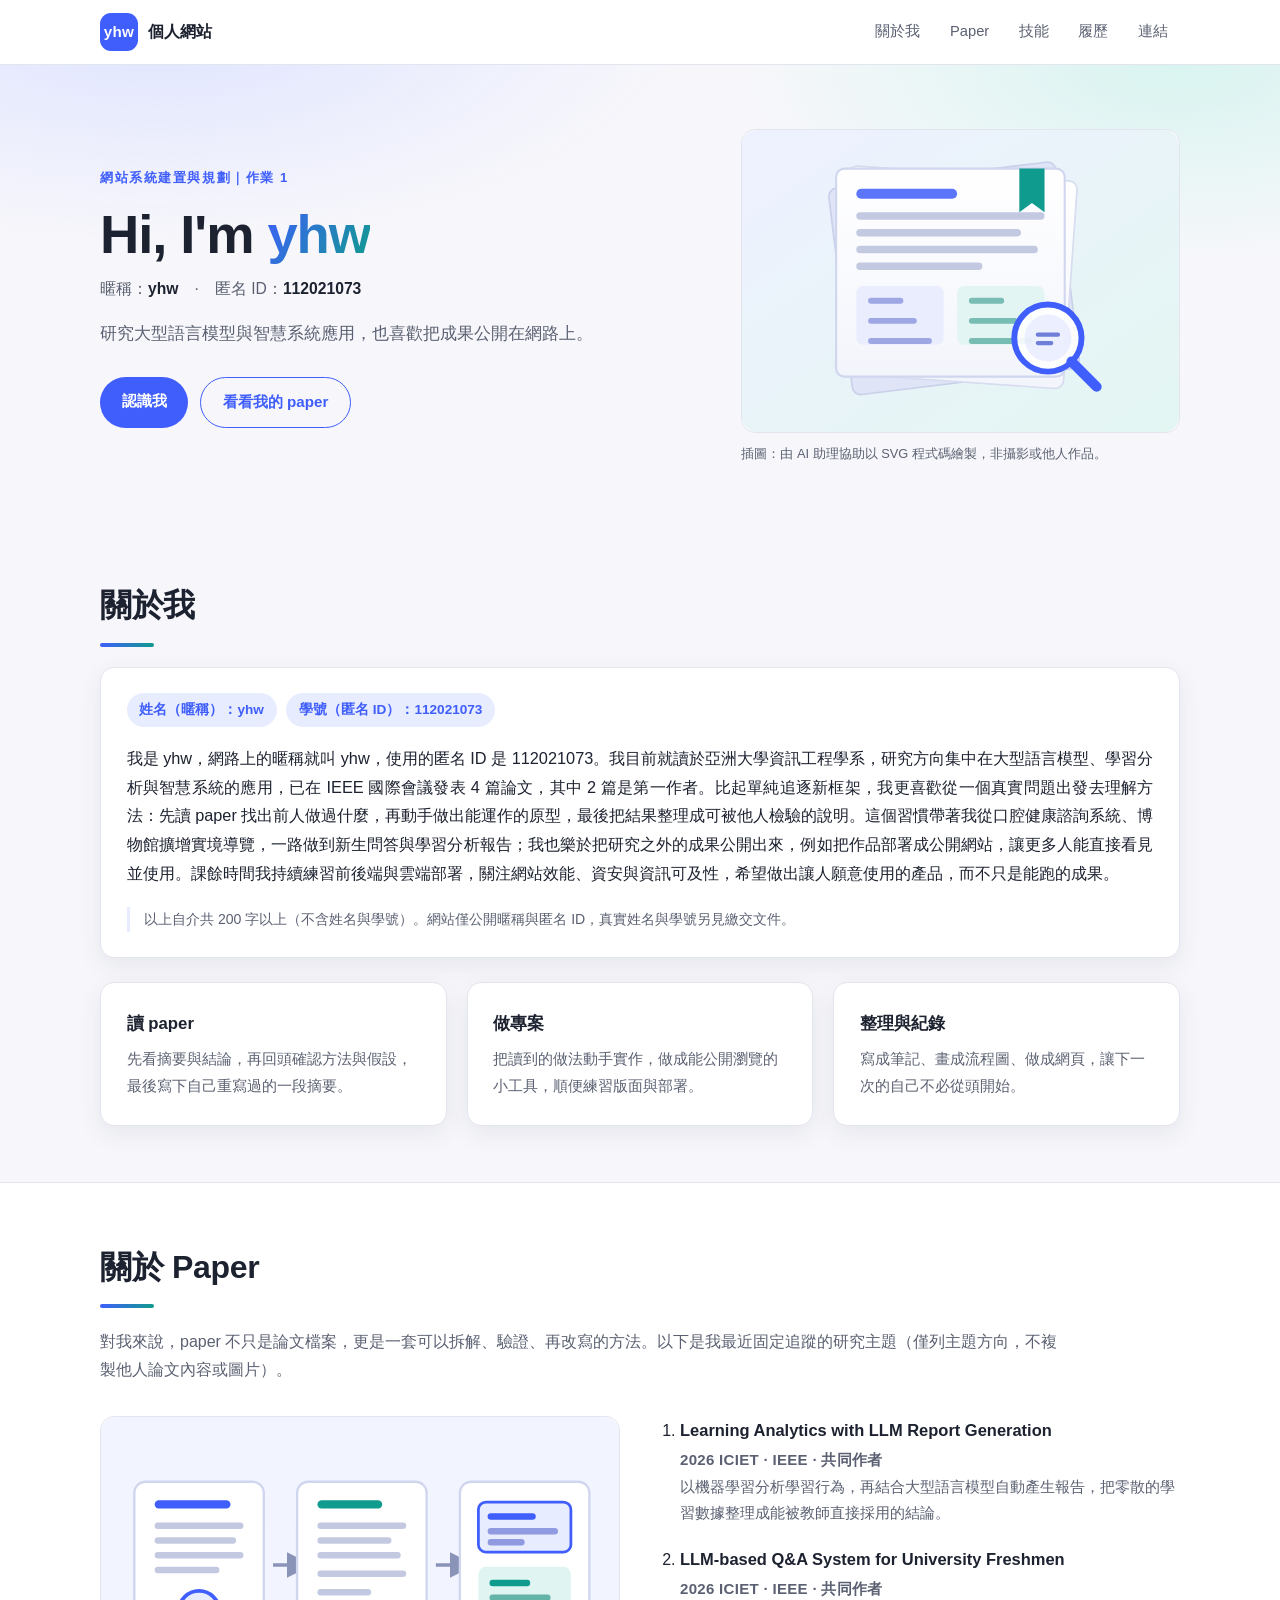
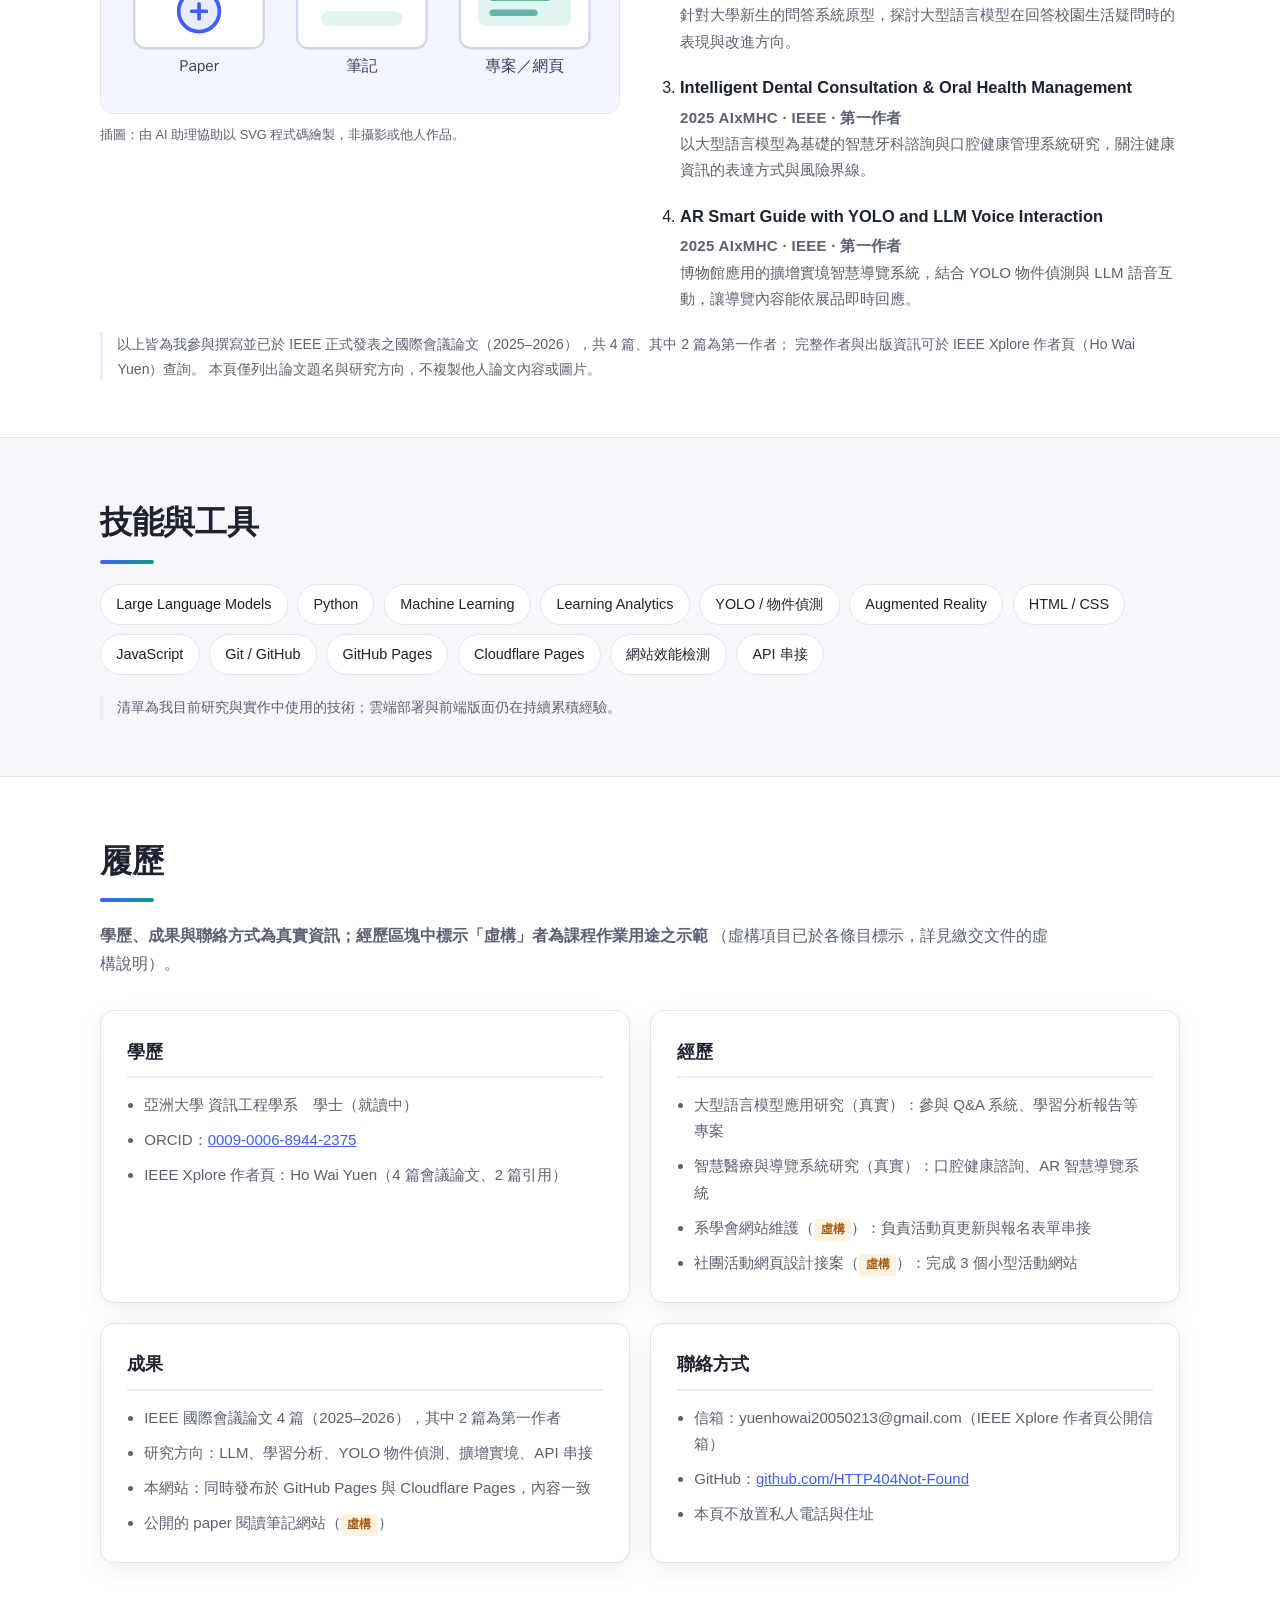
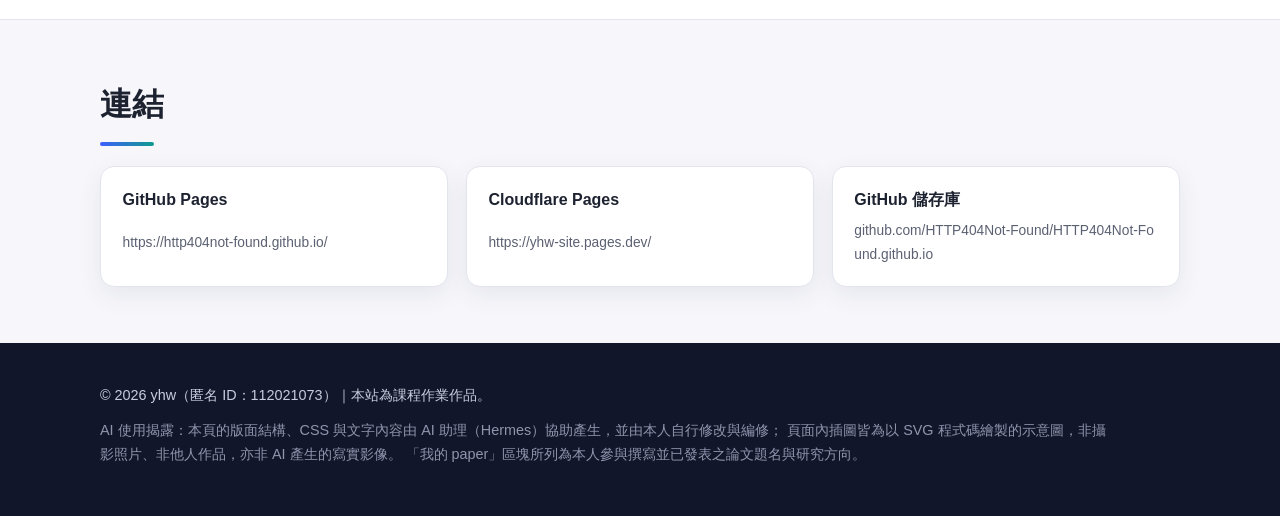
==== commit 07d1dbf9: "chore: 移除 .wrangler 快取與 IEEE 連結，補充 .gitignore" ====
--- a/index.html
+++ b/index.html
@@ -124,7 +124,7 @@
 
       <p class="note">
         以上皆為我參與撰寫並已於 IEEE 正式發表之國際會議論文（2025–2026），共 4 篇、其中 2 篇為第一作者；
-        完整作者與出版資訊可於 <a href="https://ieeexplore.ieee.org/author/308052091028854" target="_blank" rel="noopener">IEEE Xplore 作者頁</a> 查詢。
+        完整作者與出版資訊可於 IEEE Xplore 作者頁（Ho Wai Yuen）查詢。
         本頁僅列出論文題名與研究方向，不複製他人論文內容或圖片。
       </p>
     </div>
@@ -170,7 +170,7 @@
           <ul>
             <li>亞洲大學 資訊工程學系　學士（就讀中）</li>
             <li>ORCID：<a href="https://orcid.org/0009-0006-8944-2375" target="_blank" rel="noopener">0009-0006-8944-2375</a></li>
-            <li>IEEE Xplore 作者頁：<a href="https://ieeexplore.ieee.org/author/308052091028854" target="_blank" rel="noopener">Ho Wai Yuen</a>（4 篇會議論文、2 篇引用）</li>
+            <li>IEEE Xplore 作者頁：Ho Wai Yuen（4 篇會議論文、2 篇引用）</li>
           </ul>
         </article>
 
--- a/css/style.css
+++ b/css/style.css
@@ -107,6 +107,8 @@
   align-items: center;
 }
 
+.hero-text { min-width: 0; }
+
 .eyebrow {
   margin: 0 0 0.75rem;
   font-size: 0.82rem;
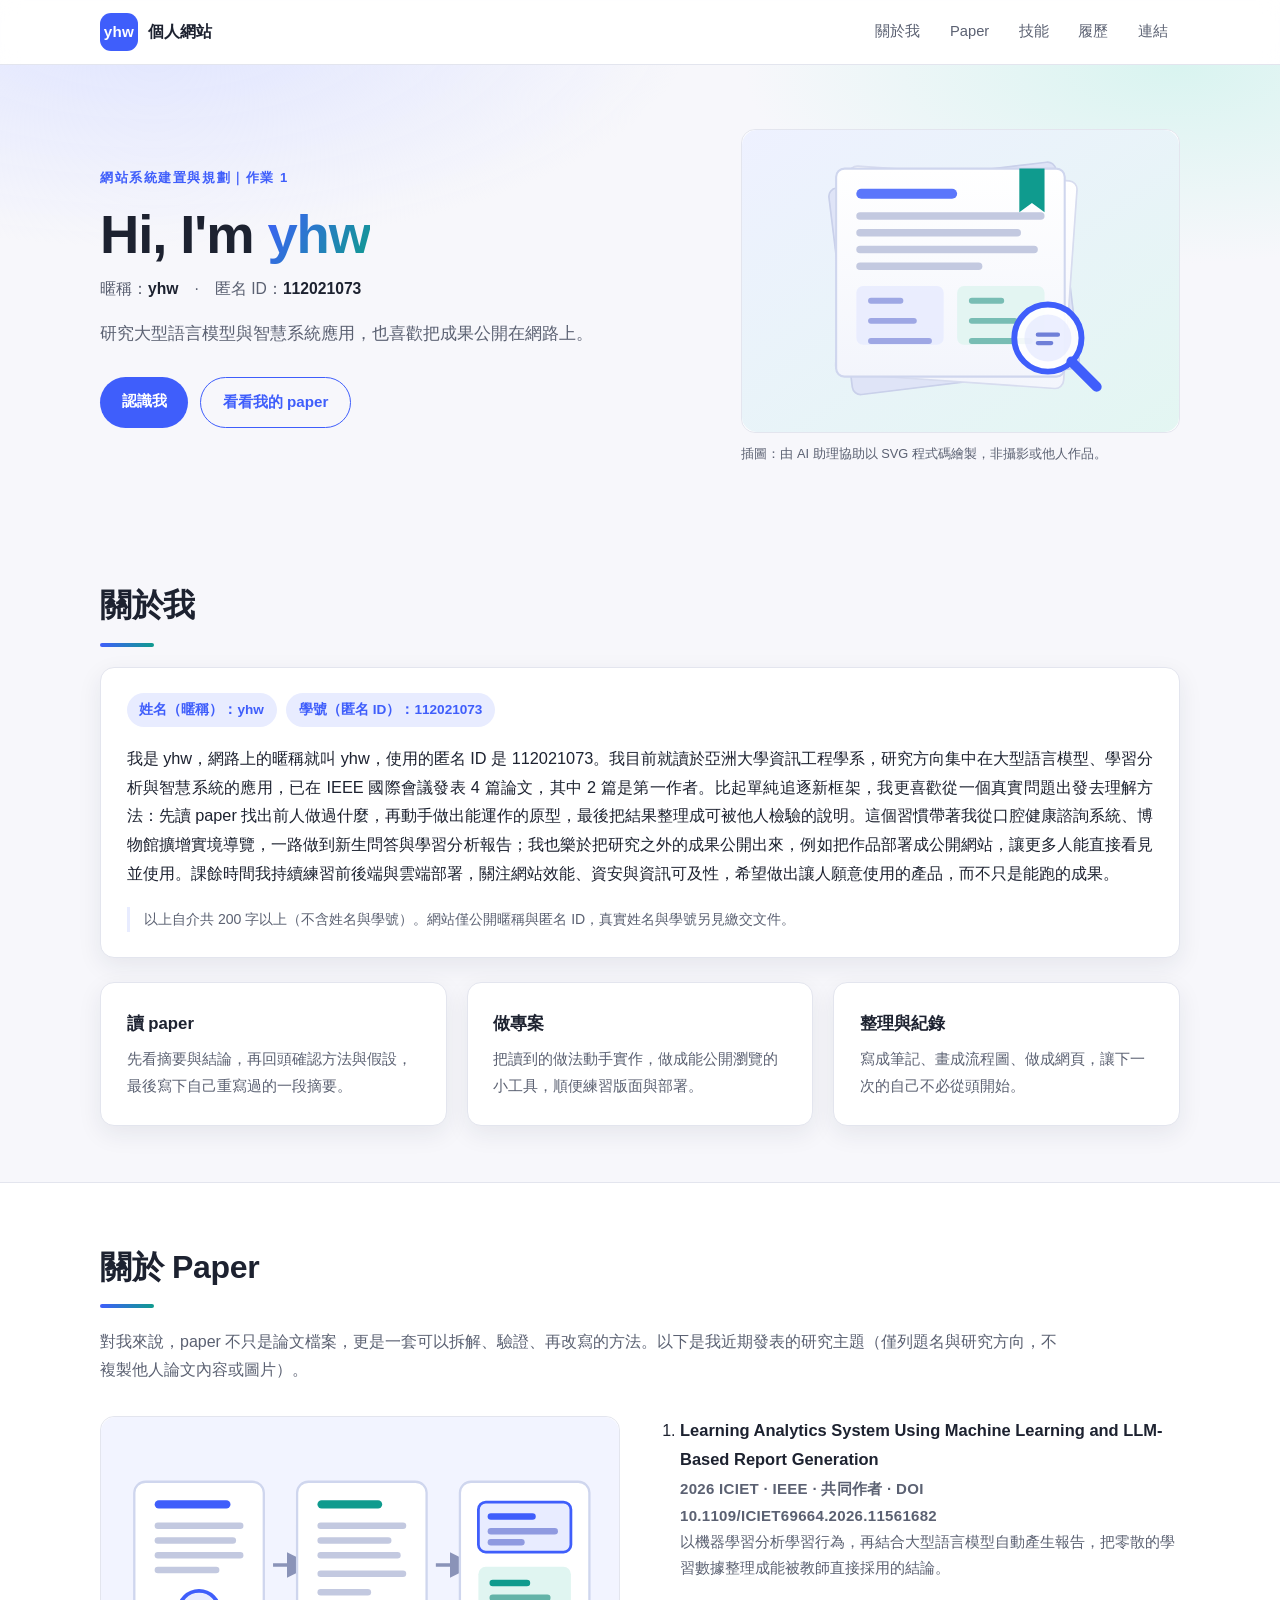
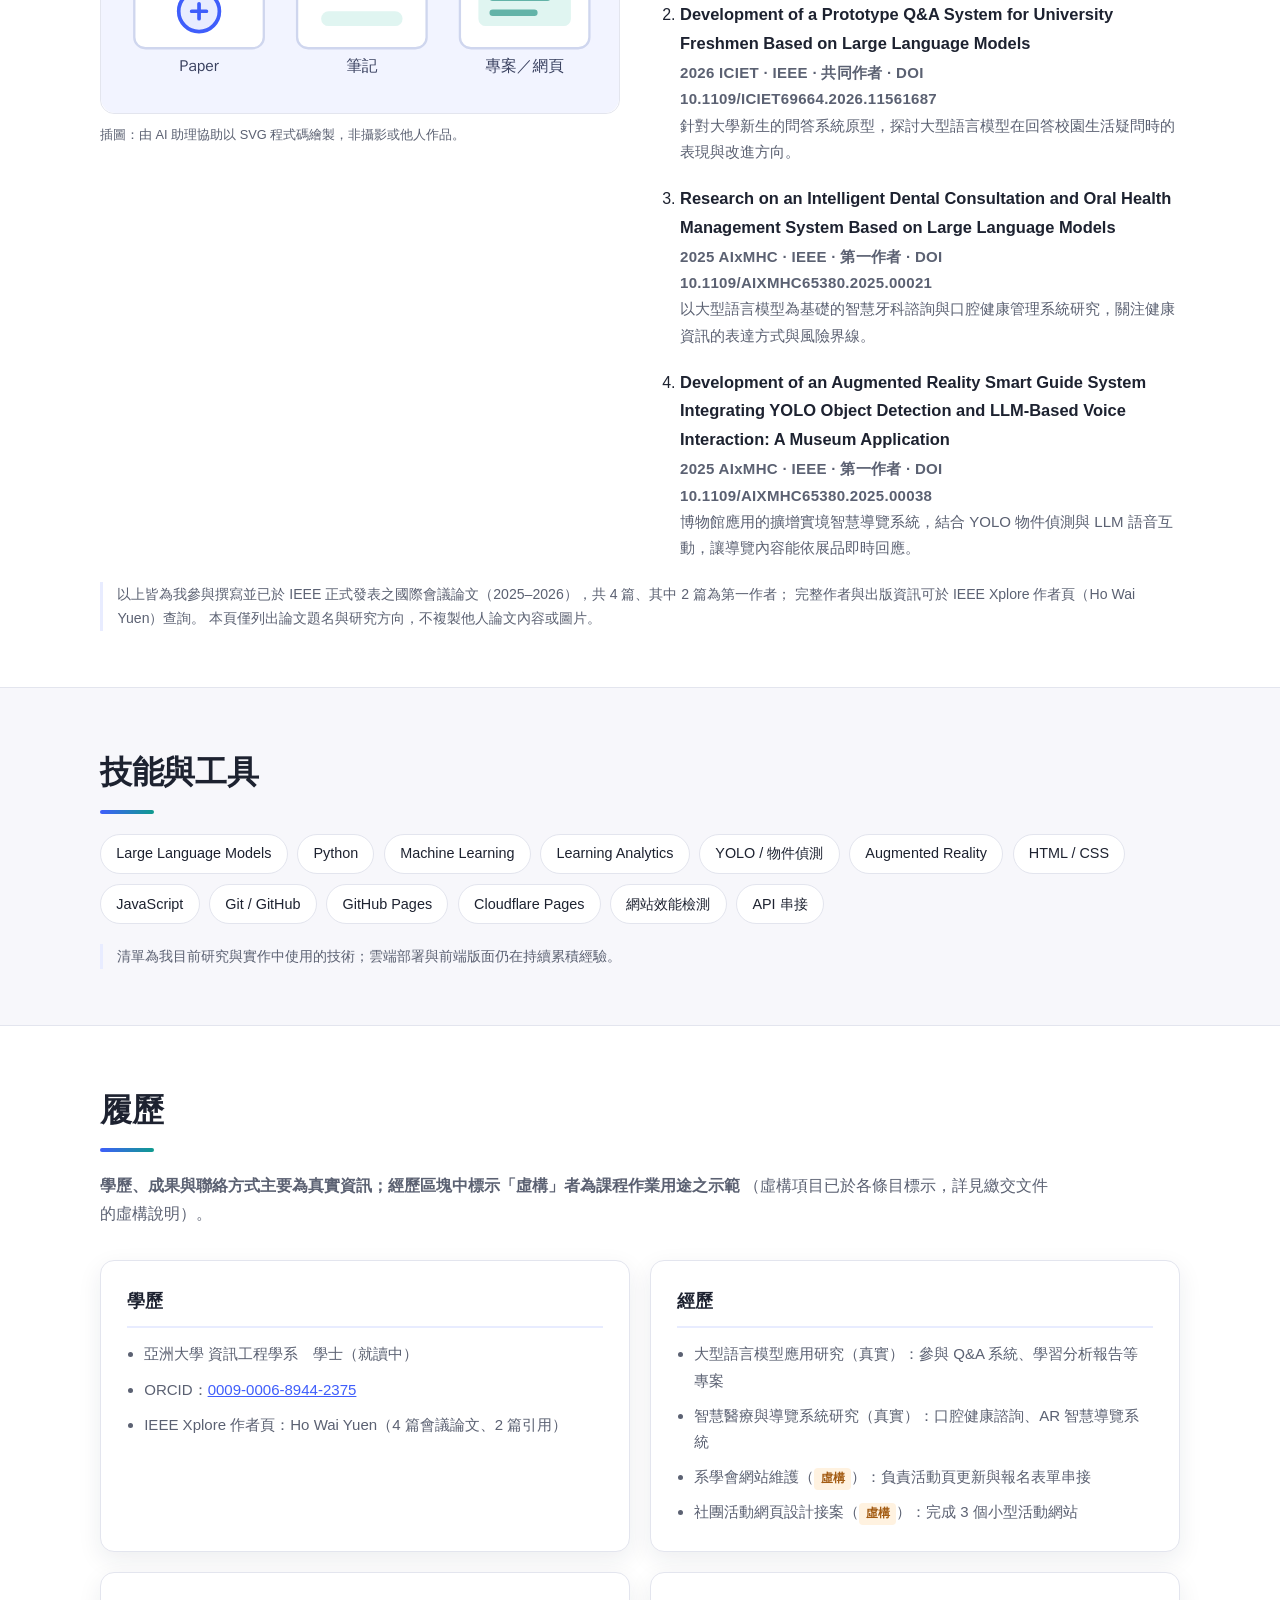
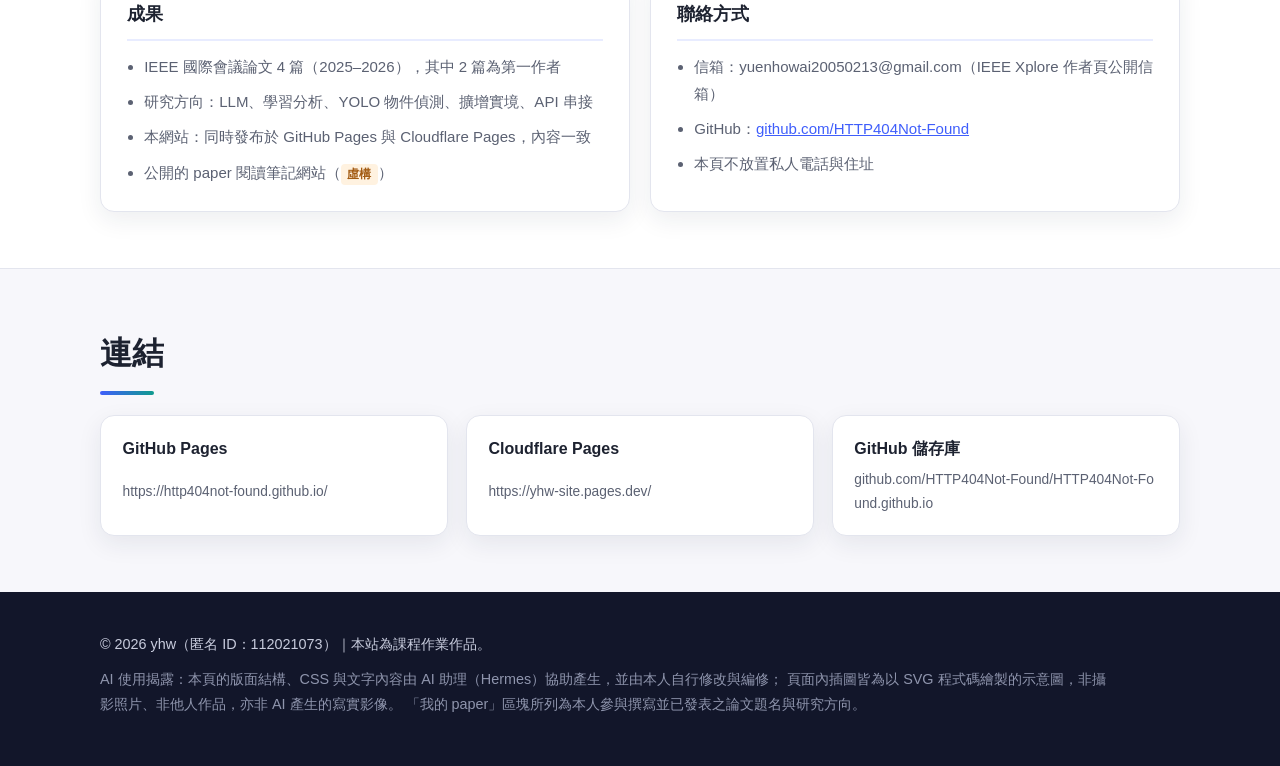
==== commit 44d3294c: "fix: 論文題名改用 IEEE 正式題名並補 DOI、修正履歷導言矛盾與追蹤措辭" ====
--- a/index.html
+++ b/index.html
@@ -5,6 +5,8 @@
 <meta name="viewport" content="width=device-width, initial-scale=1">
 <title>yhw 的個人網站｜閱讀 paper 的日常</title>
 <meta name="description" content="yhw（匿名 ID：112021073）的個人網站：自我介紹、paper 閱讀筆記、公開作品與履歷。">
+<!-- 本網站為課堂作業作品，不列入搜尋引擎索引（老師與評審仍可直接用網址開啟） -->
+<meta name="robots" content="noindex, nofollow, noarchive, nosnippet">
 <link rel="icon" href="./assets/favicon.svg" type="image/svg+xml">
 <link rel="stylesheet" href="./css/style.css">
 </head>
@@ -89,7 +91,7 @@
     <div class="wrap">
       <h2 class="section-title">關於 Paper</h2>
       <p class="lead">
-        對我來說，paper 不只是論文檔案，更是一套可以拆解、驗證、再改寫的方法。以下是我最近固定追蹤的研究主題（僅列主題方向，不複製他人論文內容或圖片）。
+        對我來說，paper 不只是論文檔案，更是一套可以拆解、驗證、再改寫的方法。以下是我近期發表的研究主題（僅列題名與研究方向，不複製他人論文內容或圖片）。
       </p>
 
       <div class="paper-layout">
@@ -100,23 +102,23 @@
 
         <ol class="paper-list">
           <li>
-            <h3>Learning Analytics with LLM Report Generation</h3>
-            <p class="paper-meta">2026 ICIET · IEEE · 共同作者</p>
+            <h3>Learning Analytics System Using Machine Learning and LLM-Based Report Generation</h3>
+            <p class="paper-meta">2026 ICIET · IEEE · 共同作者 · DOI 10.1109/ICIET69664.2026.11561682</p>
             <p>以機器學習分析學習行為，再結合大型語言模型自動產生報告，把零散的學習數據整理成能被教師直接採用的結論。</p>
           </li>
           <li>
-            <h3>LLM-based Q&amp;A System for University Freshmen</h3>
-            <p class="paper-meta">2026 ICIET · IEEE · 共同作者</p>
+            <h3>Development of a Prototype Q&amp;A System for University Freshmen Based on Large Language Models</h3>
+            <p class="paper-meta">2026 ICIET · IEEE · 共同作者 · DOI 10.1109/ICIET69664.2026.11561687</p>
             <p>針對大學新生的問答系統原型，探討大型語言模型在回答校園生活疑問時的表現與改進方向。</p>
           </li>
           <li>
-            <h3>Intelligent Dental Consultation &amp; Oral Health Management</h3>
-            <p class="paper-meta">2025 AIxMHC · IEEE · 第一作者</p>
+            <h3>Research on an Intelligent Dental Consultation and Oral Health Management System Based on Large Language Models</h3>
+            <p class="paper-meta">2025 AIxMHC · IEEE · 第一作者 · DOI 10.1109/AIXMHC65380.2025.00021</p>
             <p>以大型語言模型為基礎的智慧牙科諮詢與口腔健康管理系統研究，關注健康資訊的表達方式與風險界線。</p>
           </li>
           <li>
-            <h3>AR Smart Guide with YOLO and LLM Voice Interaction</h3>
-            <p class="paper-meta">2025 AIxMHC · IEEE · 第一作者</p>
+            <h3>Development of an Augmented Reality Smart Guide System Integrating YOLO Object Detection and LLM-Based Voice Interaction: A Museum Application</h3>
+            <p class="paper-meta">2025 AIxMHC · IEEE · 第一作者 · DOI 10.1109/AIXMHC65380.2025.00038</p>
             <p>博物館應用的擴增實境智慧導覽系統，結合 YOLO 物件偵測與 LLM 語音互動，讓導覽內容能依展品即時回應。</p>
           </li>
         </ol>
@@ -160,7 +162,7 @@
     <div class="wrap">
       <h2 class="section-title">履歷</h2>
       <p class="lead">
-        <strong>學歷、成果與聯絡方式為真實資訊；經歷區塊中標示「虛構」者為課程作業用途之示範</strong>
+        <strong>學歷、成果與聯絡方式主要為真實資訊；經歷區塊中標示「虛構」者為課程作業用途之示範</strong>
         （虛構項目已於各條目標示，詳見繳交文件的虛構說明）。
       </p>
 
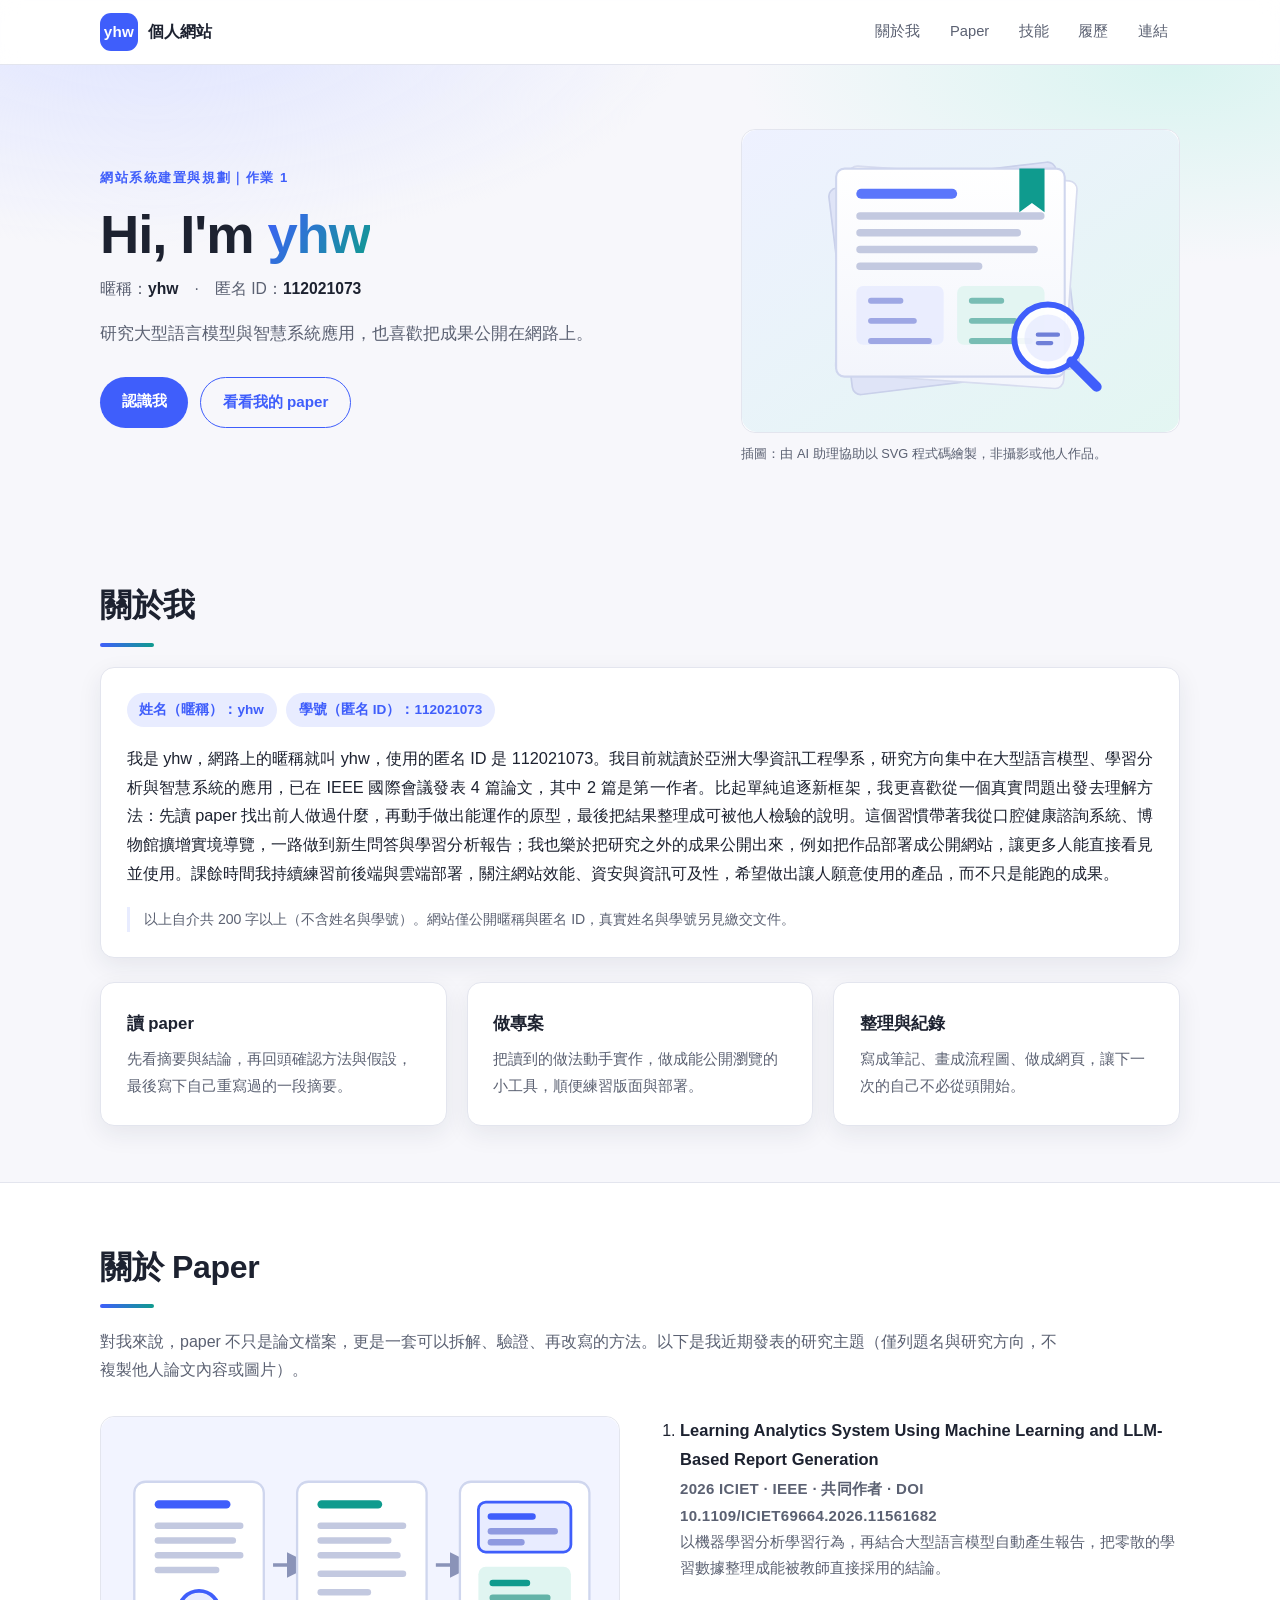
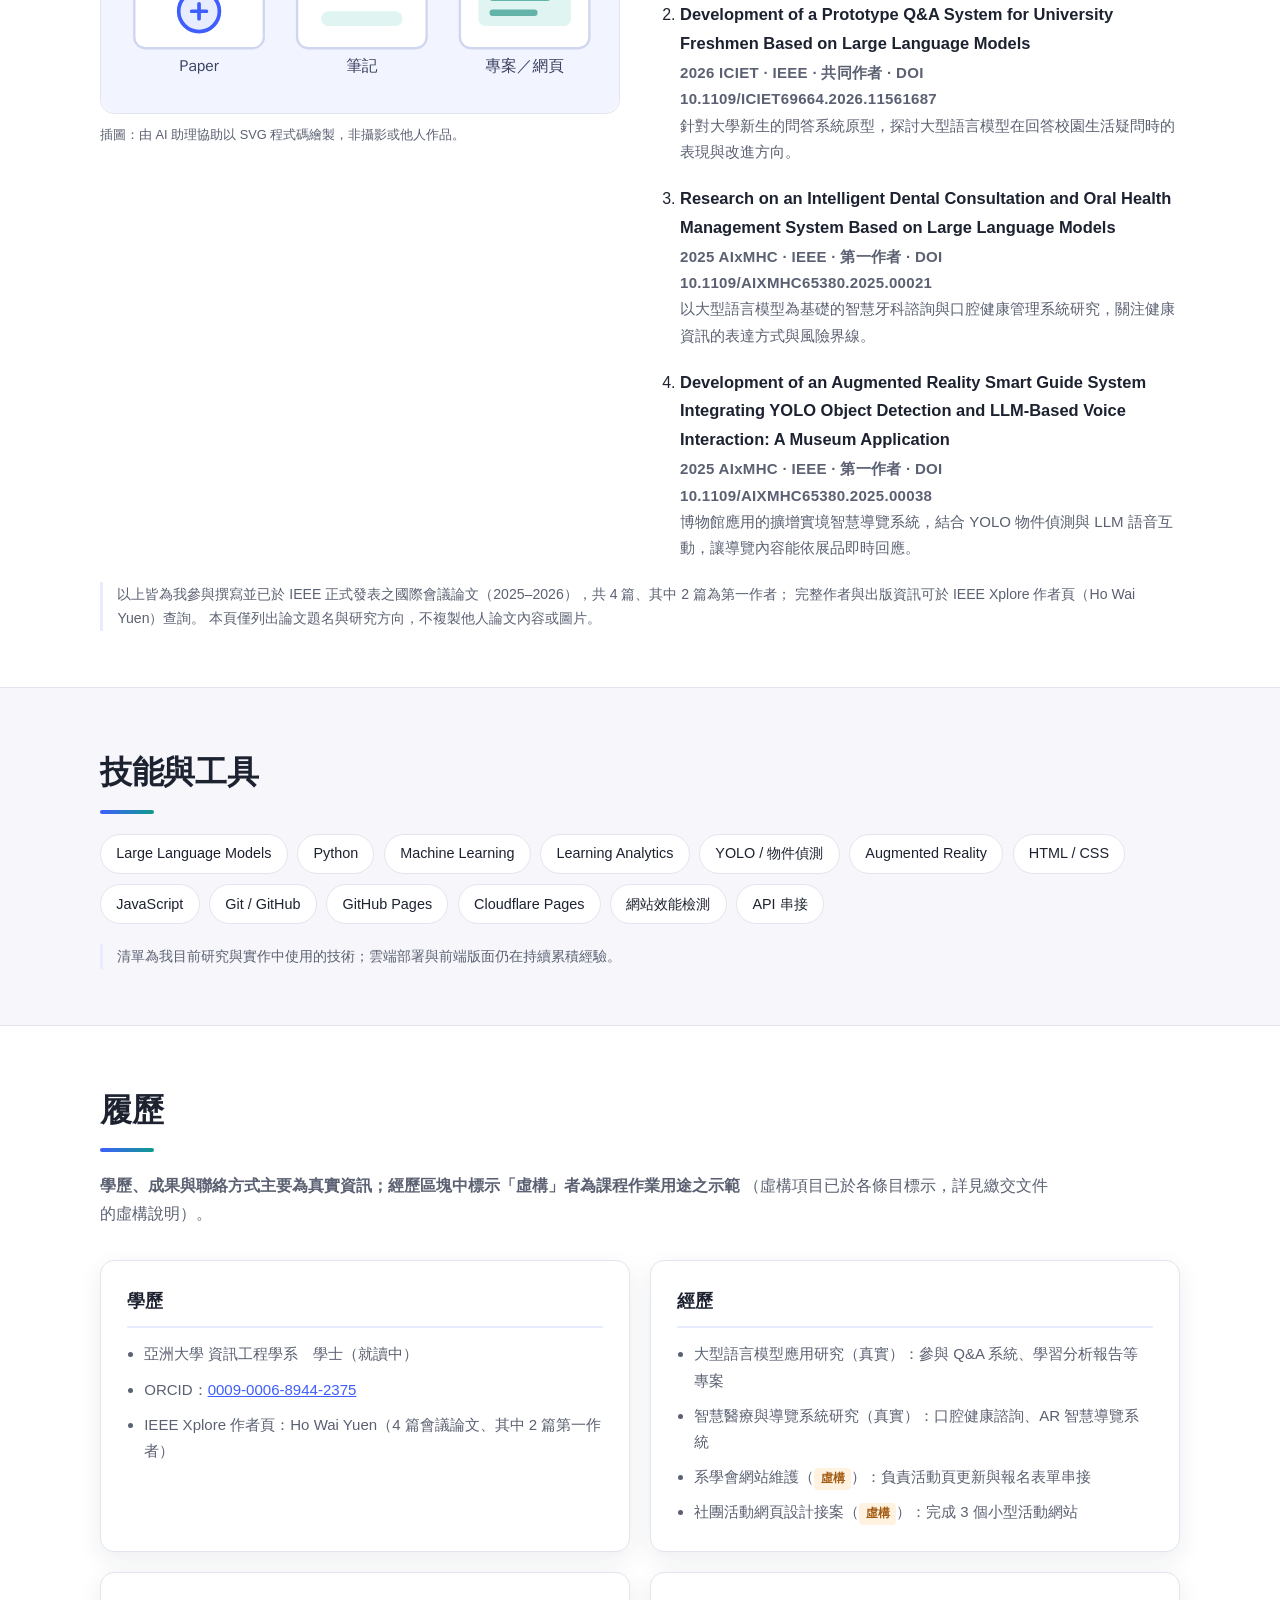
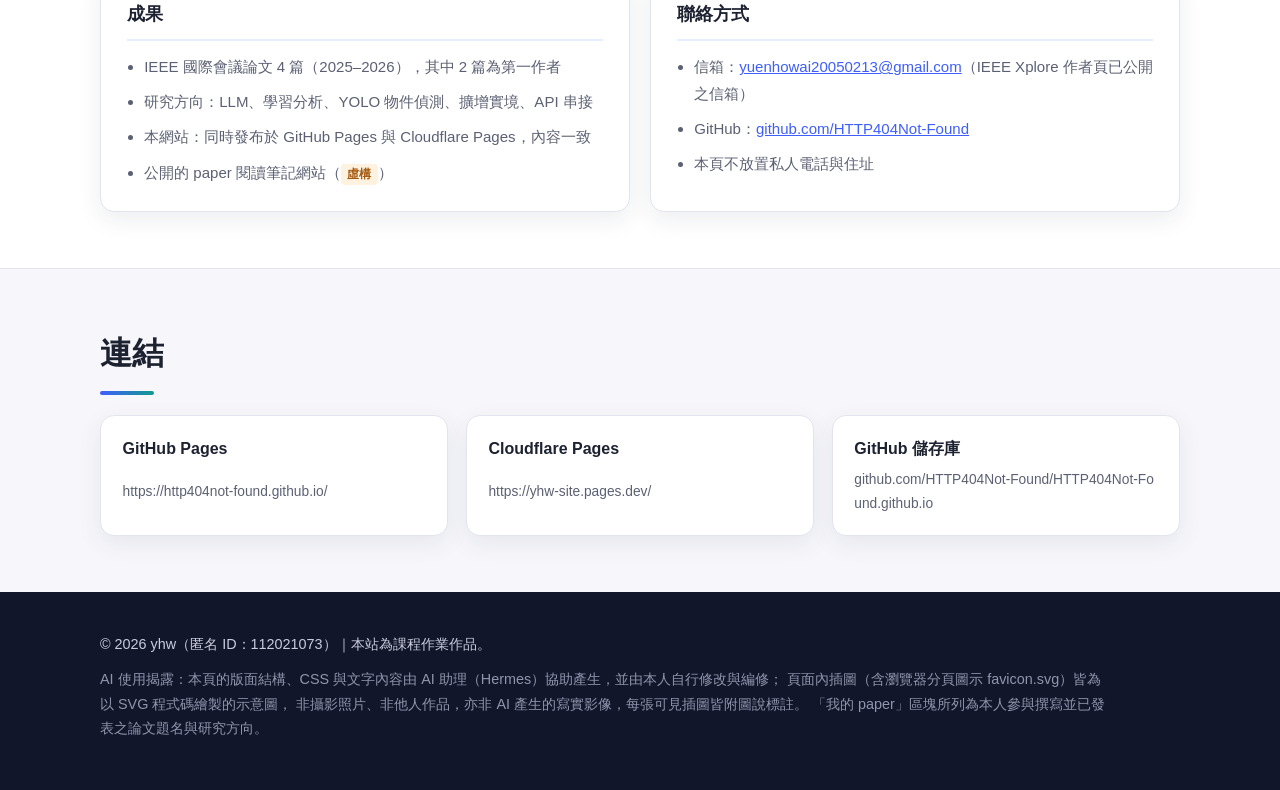
==== commit bcacb557: "feat: 新增 404 頁面、favicon 揭露、信箱可點擊、修正引用數字" ====
--- a/index.html
+++ b/index.html
@@ -131,7 +131,6 @@
       </p>
     </div>
   </section>
-
   <!-- 技能 -->
   <section id="skills" class="section">
     <div class="wrap">
@@ -172,7 +171,7 @@
           <ul>
             <li>亞洲大學 資訊工程學系　學士（就讀中）</li>
             <li>ORCID：<a href="https://orcid.org/0009-0006-8944-2375" target="_blank" rel="noopener">0009-0006-8944-2375</a></li>
-            <li>IEEE Xplore 作者頁：Ho Wai Yuen（4 篇會議論文、2 篇引用）</li>
+            <li>IEEE Xplore 作者頁：Ho Wai Yuen（4 篇會議論文、其中 2 篇第一作者）</li>
           </ul>
         </article>
 
@@ -199,7 +198,7 @@
         <article class="card">
           <h3>聯絡方式</h3>
           <ul>
-            <li>信箱：yuenhowai20050213@gmail.com（IEEE Xplore 作者頁公開信箱）</li>
+            <li>信箱：<a href="mailto:yuenhowai20050213@gmail.com">yuenhowai20050213@gmail.com</a>（IEEE Xplore 作者頁已公開之信箱）</li>
             <li>GitHub：<a href="https://github.com/HTTP404Not-Found" target="_blank" rel="noopener">github.com/HTTP404Not-Found</a></li>
             <li>本頁不放置私人電話與住址</li>
           </ul>
@@ -236,7 +235,8 @@
     <p>© 2026 yhw（匿名 ID：112021073）｜本站為課程作業作品。</p>
     <p class="footer-note">
       AI 使用揭露：本頁的版面結構、CSS 與文字內容由 AI 助理（Hermes）協助產生，並由本人自行修改與編修；
-      頁面內插圖皆為以 SVG 程式碼繪製的示意圖，非攝影照片、非他人作品，亦非 AI 產生的寫實影像。
+      頁面內插圖（含瀏覽器分頁圖示 favicon.svg）皆為以 SVG 程式碼繪製的示意圖，
+      非攝影照片、非他人作品，亦非 AI 產生的寫實影像，每張可見插圖皆附圖說標註。
       「我的 paper」區塊所列為本人參與撰寫並已發表之論文題名與研究方向。
     </p>
   </div>
